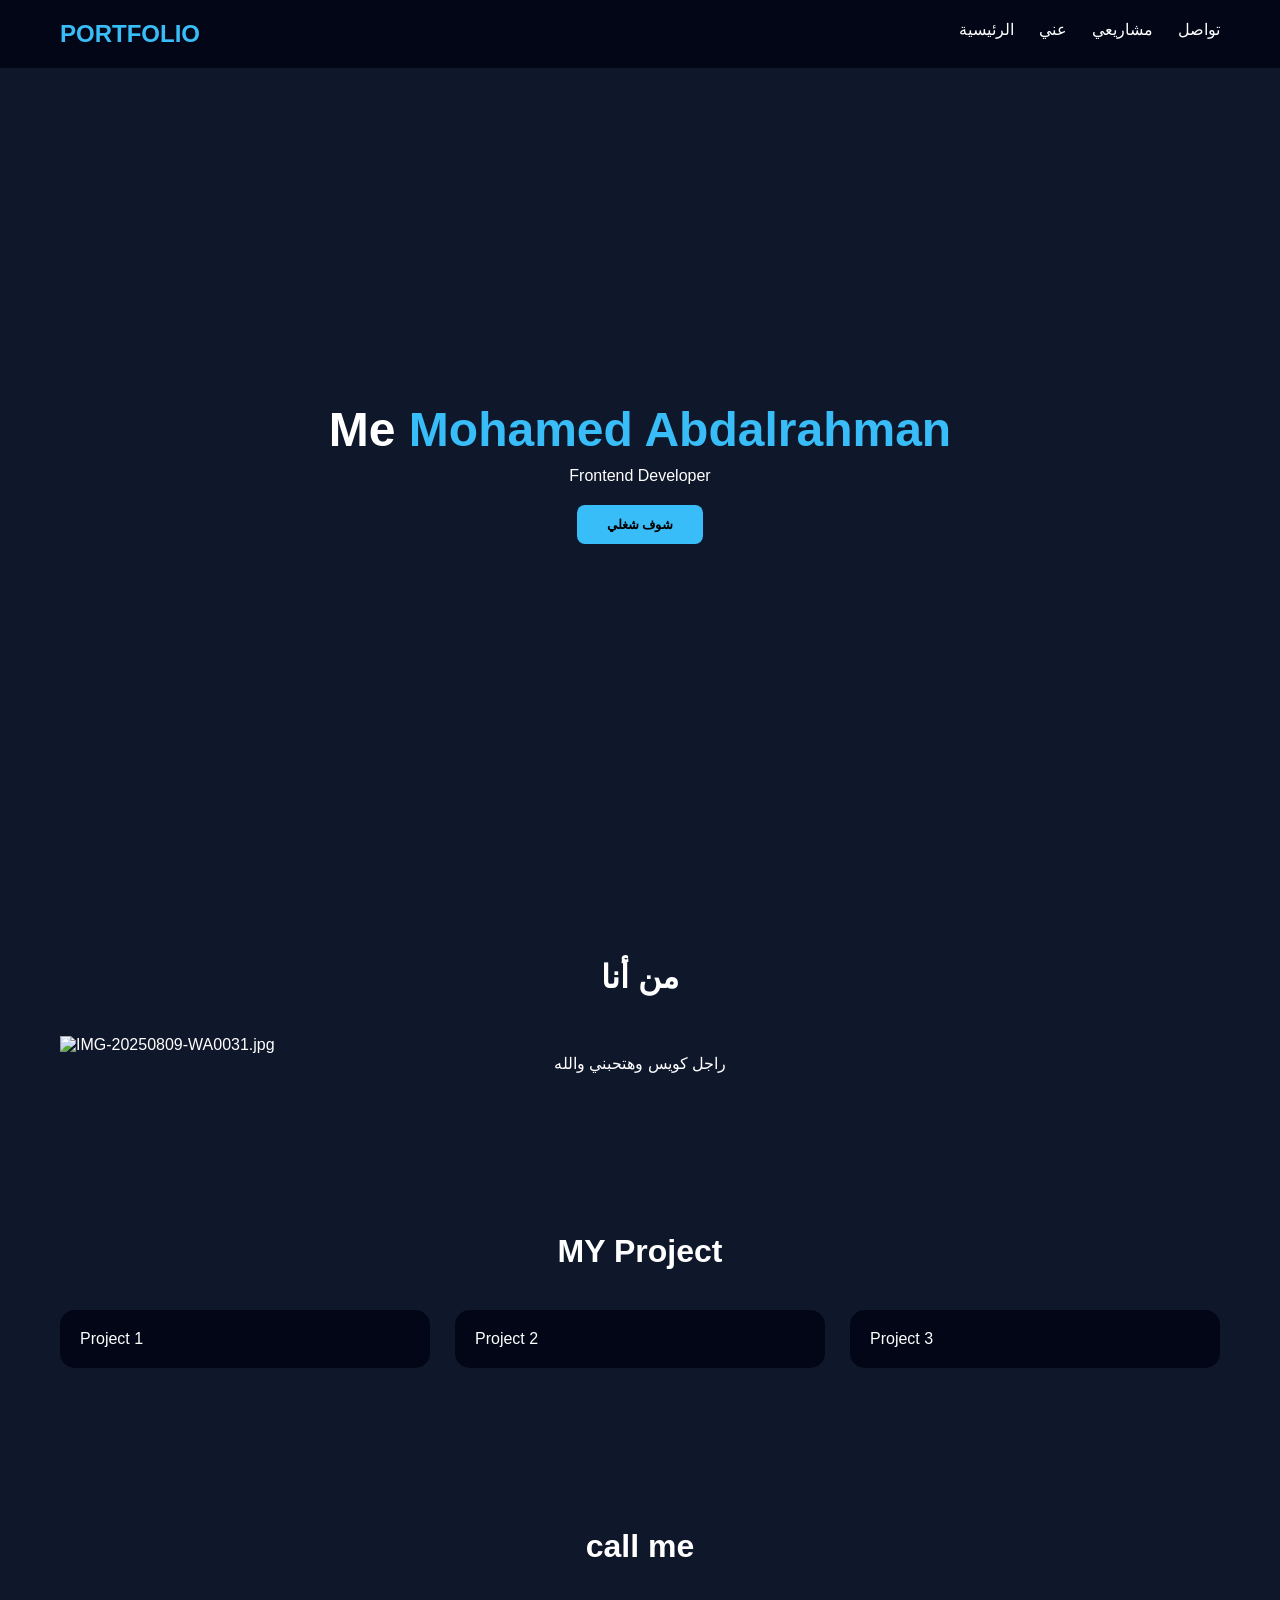
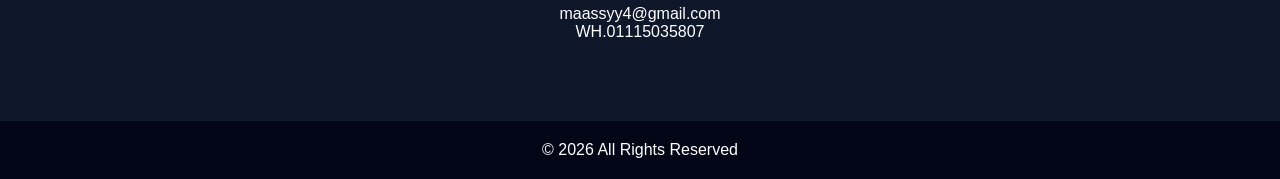
==== index.html @ 1d18d775 "Add files via upload" ====
<!DOCTYPE html>
<html lang="ar">
<head>
<meta charset="UTF-8">
<meta name="viewport" content="width=device-width, initial-scale=1.0">
<title>My Portfolio</title>

<style>
*{
    margin:0;
    padding:0;
    box-sizing:border-box;
    font-family:Arial, Helvetica, sans-serif;
}

body{
    background:#0f172a;
    color:white;
}

/* ===== Navbar ===== */
nav{
    display:flex;
    justify-content:space-between;
    padding:20px 60px;
    background:#020617;
    position:sticky;
    top:0;
}

.logo{
    font-size:24px;
    font-weight:bold;
    color:#38bdf8;
}

nav ul{
    list-style:none;
    display:flex;
    gap:25px;
}

nav a{
    color:white;
    text-decoration:none;
    transition:.3s;
}

nav a:hover{
    color:#38bdf8;
}

/* ===== Hero ===== */
.hero{
    height:90vh;
    display:flex;
    justify-content:center;
    align-items:center;
    text-align:center;
    flex-direction:column;
}

.hero h1{
    font-size:48px;
    margin-bottom:10px;
}

.hero span{
    color:#38bdf8;
}

.btn{
    margin-top:20px;
    padding:12px 30px;
    border:none;
    background:#38bdf8;
    color:#000;
    font-weight:bold;
    cursor:pointer;
    border-radius:8px;
    transition:.3s;
}

.btn:hover{
    transform:scale(1.05);
}

/* ===== Sections ===== */
section{
    padding:80px 60px;
}

.title{
    text-align:center;
    margin-bottom:40px;
    font-size:32px;
}

/* ===== Projects ===== */
.projects{
    display:grid;
    grid-template-columns:repeat(auto-fit,minmax(250px,1fr));
    gap:25px;
}

.card{
    background:#020617;
    padding:20px;
    border-radius:15px;
    transition:.3s;
}

.card:hover{
    transform:translateY(-8px);
}

footer{
    text-align:center;
    padding:20px;
    background:#020617;
}
</style>
</head>

<body>

<!-- Navbar -->
<nav>
    <div class="logo">PORTFOLIO</div>
    <ul>
        <li><a href="#">الرئيسية</a></li>
        <li><a href="#about">عني</a></li>
        <li><a href="#projects">مشاريعي</a></li>
        <li><a href="#contact">تواصل</a></li>
    </ul>
</nav>

<!-- Hero -->
<div class="hero">
    <h1> Me <span>Mohamed Abdalrahman</span></h1>
    <p>Frontend Developer</p>
    <button class="btn" onclick="scrollToProjects()">شوف شغلي</button>
</div>

<!-- About -->
<section id="about">
    <h2 class="title">من أنا</h2>
    <img src="image.jpg" alt="IMG-20250809-WA0031.jpg" class="profile-img">
    <p style="text-align:center;max-width:600px;margin:auto;">
        راجل كويس وهتحبني والله
    </p>
</section>

<!-- Projects -->
<section id="projects">
    <h2 class="title">MY Project</h2>
    <div class="projects">
        <div class="card">Project 1</div>
        <div class="card">Project 2</div>
        <div class="card">Project 3</div>
    </div>
</section>

<!-- Contact -->
<section id="contact">
    <h2 class="title">call me</h2>
    <p style="text-align:center;">maassyy4@gmail.com</p>
    <p style="text-align:center;">WH.01115035807</p>
</section>

<footer>
    © 2026 All Rights Reserved
</footer>

<script>
function scrollToProjects(){
    document.getElementById("projects").scrollIntoView({
        behavior:"smooth"
    });
}
</script>

</body>
</html>
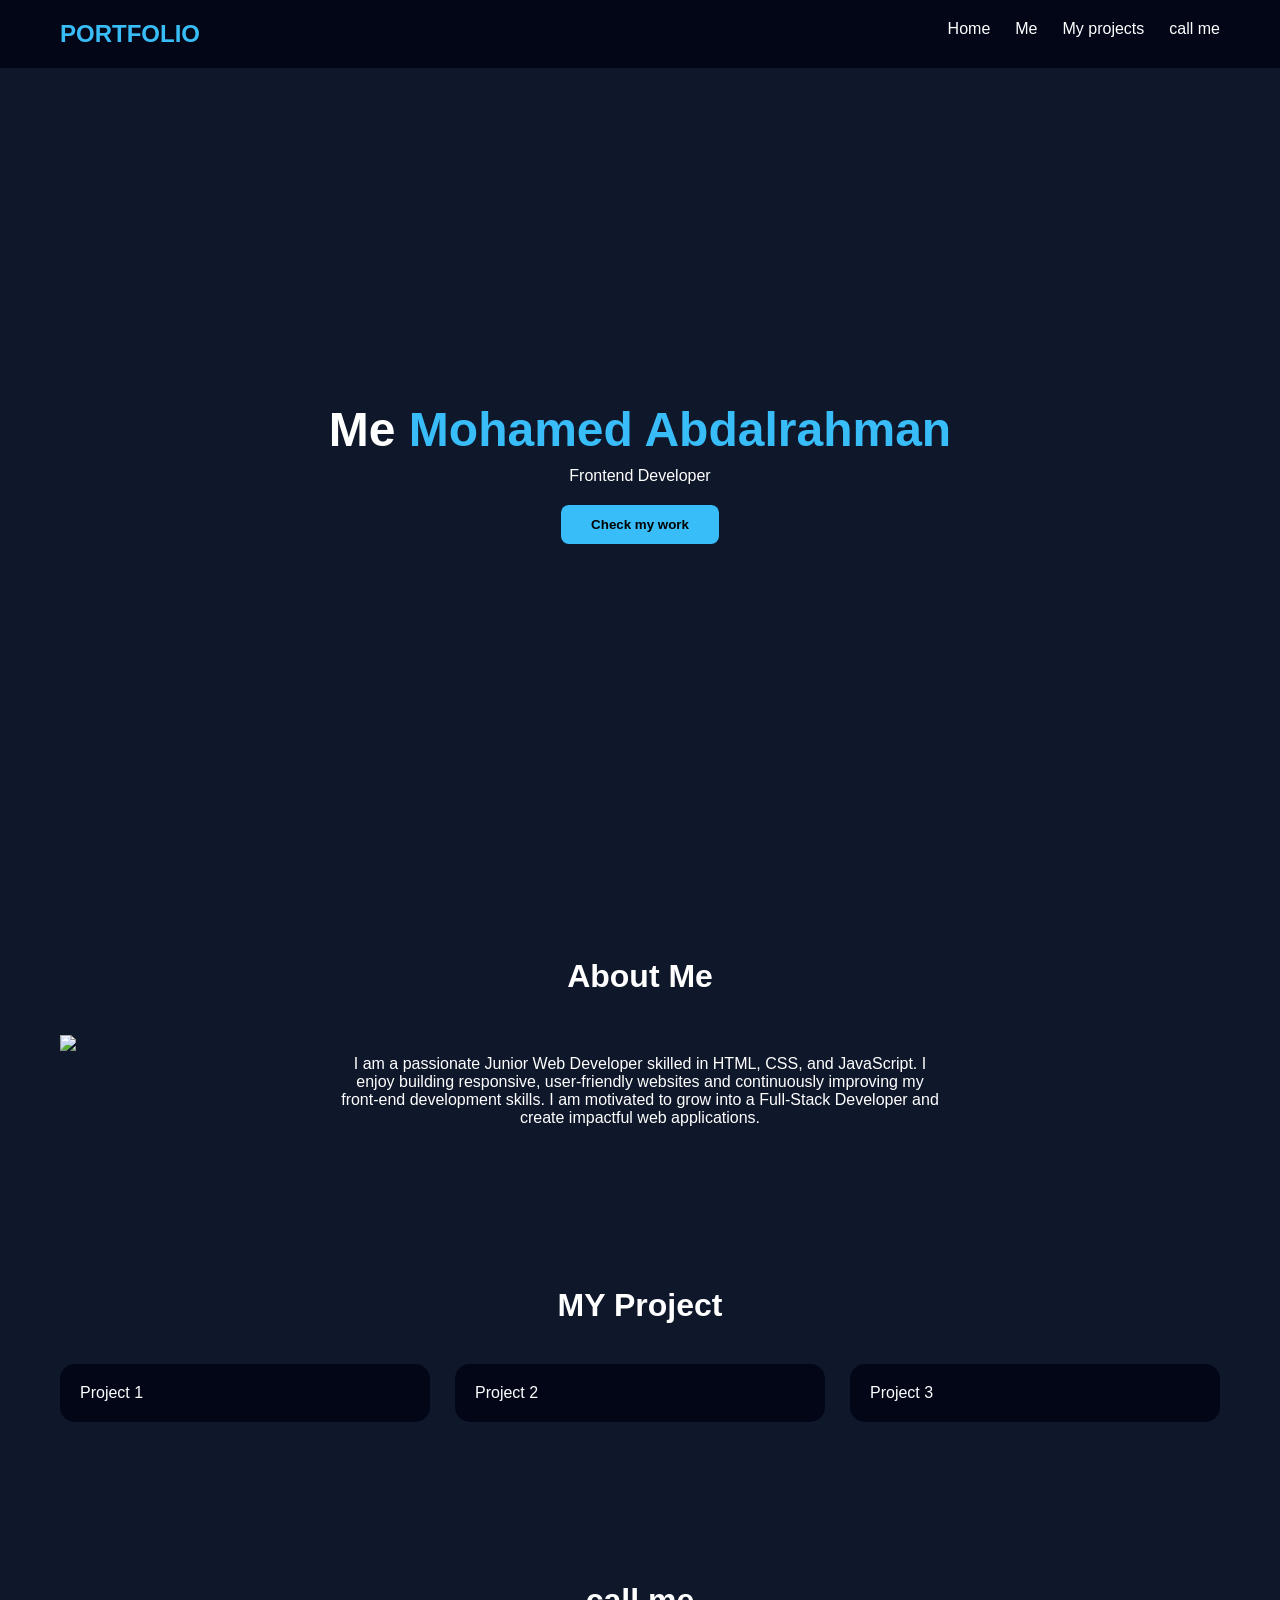
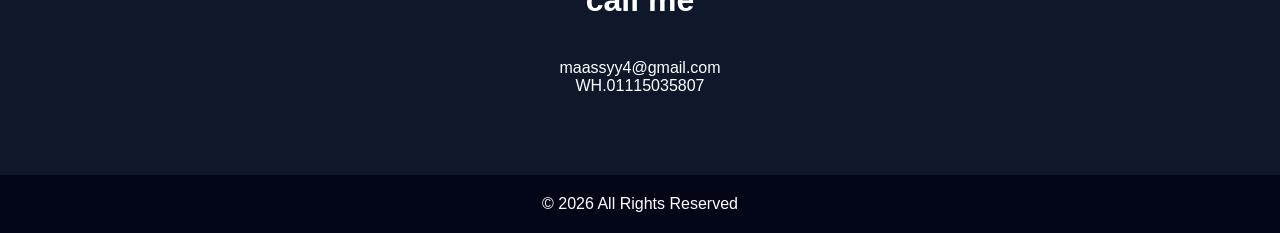
==== commit 2448c2da: "Add files via upload" ====
--- a/index.html
+++ b/index.html
@@ -128,10 +128,10 @@
 <nav>
     <div class="logo">PORTFOLIO</div>
     <ul>
-        <li><a href="#">الرئيسية</a></li>
-        <li><a href="#about">عني</a></li>
-        <li><a href="#projects">مشاريعي</a></li>
-        <li><a href="#contact">تواصل</a></li>
+        <li><a href="#">Home</a></li>
+        <li><a href="#about">Me</a></li>
+        <li><a href="#projects">My projects</a></li>
+        <li><a href="#contact">call me</a></li>
     </ul>
 </nav>
 
@@ -139,15 +139,15 @@
 <div class="hero">
     <h1> Me <span>Mohamed Abdalrahman</span></h1>
     <p>Frontend Developer</p>
-    <button class="btn" onclick="scrollToProjects()">شوف شغلي</button>
+    <button class="btn" onclick="scrollToProjects()">Check my work</button>
 </div>
 
 <!-- About -->
 <section id="about">
-    <h2 class="title">من أنا</h2>
-    <img src="image.jpg" alt="IMG-20250809-WA0031.jpg" class="profile-img">
+    <h2 class="title">About Me</h2>
+    <img src=Screenshot 2026-02-01 115959.png>
     <p style="text-align:center;max-width:600px;margin:auto;">
-        راجل كويس وهتحبني والله
+        I am a passionate Junior Web Developer skilled in HTML, CSS, and JavaScript. I enjoy building responsive, user-friendly websites and continuously improving my front-end development skills. I am motivated to grow into a Full-Stack Developer and create impactful web applications.
     </p>
 </section>
 
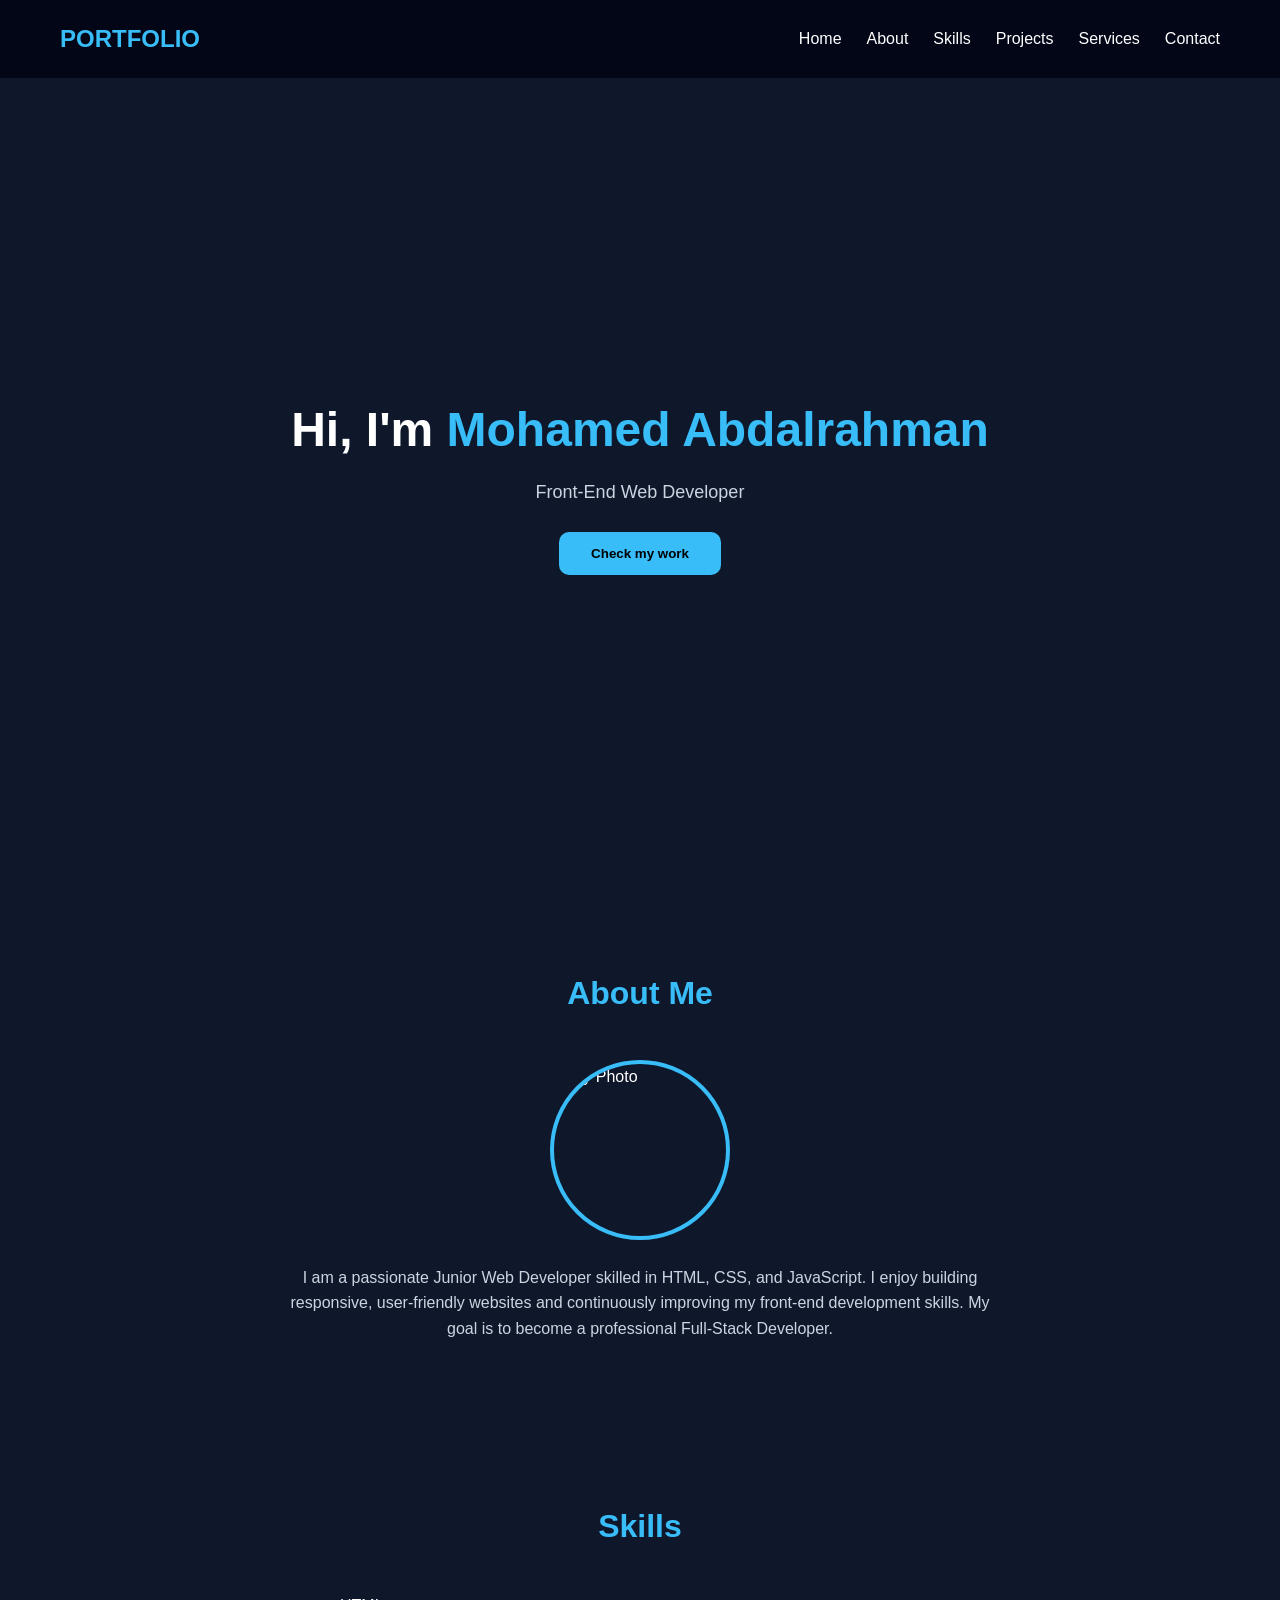
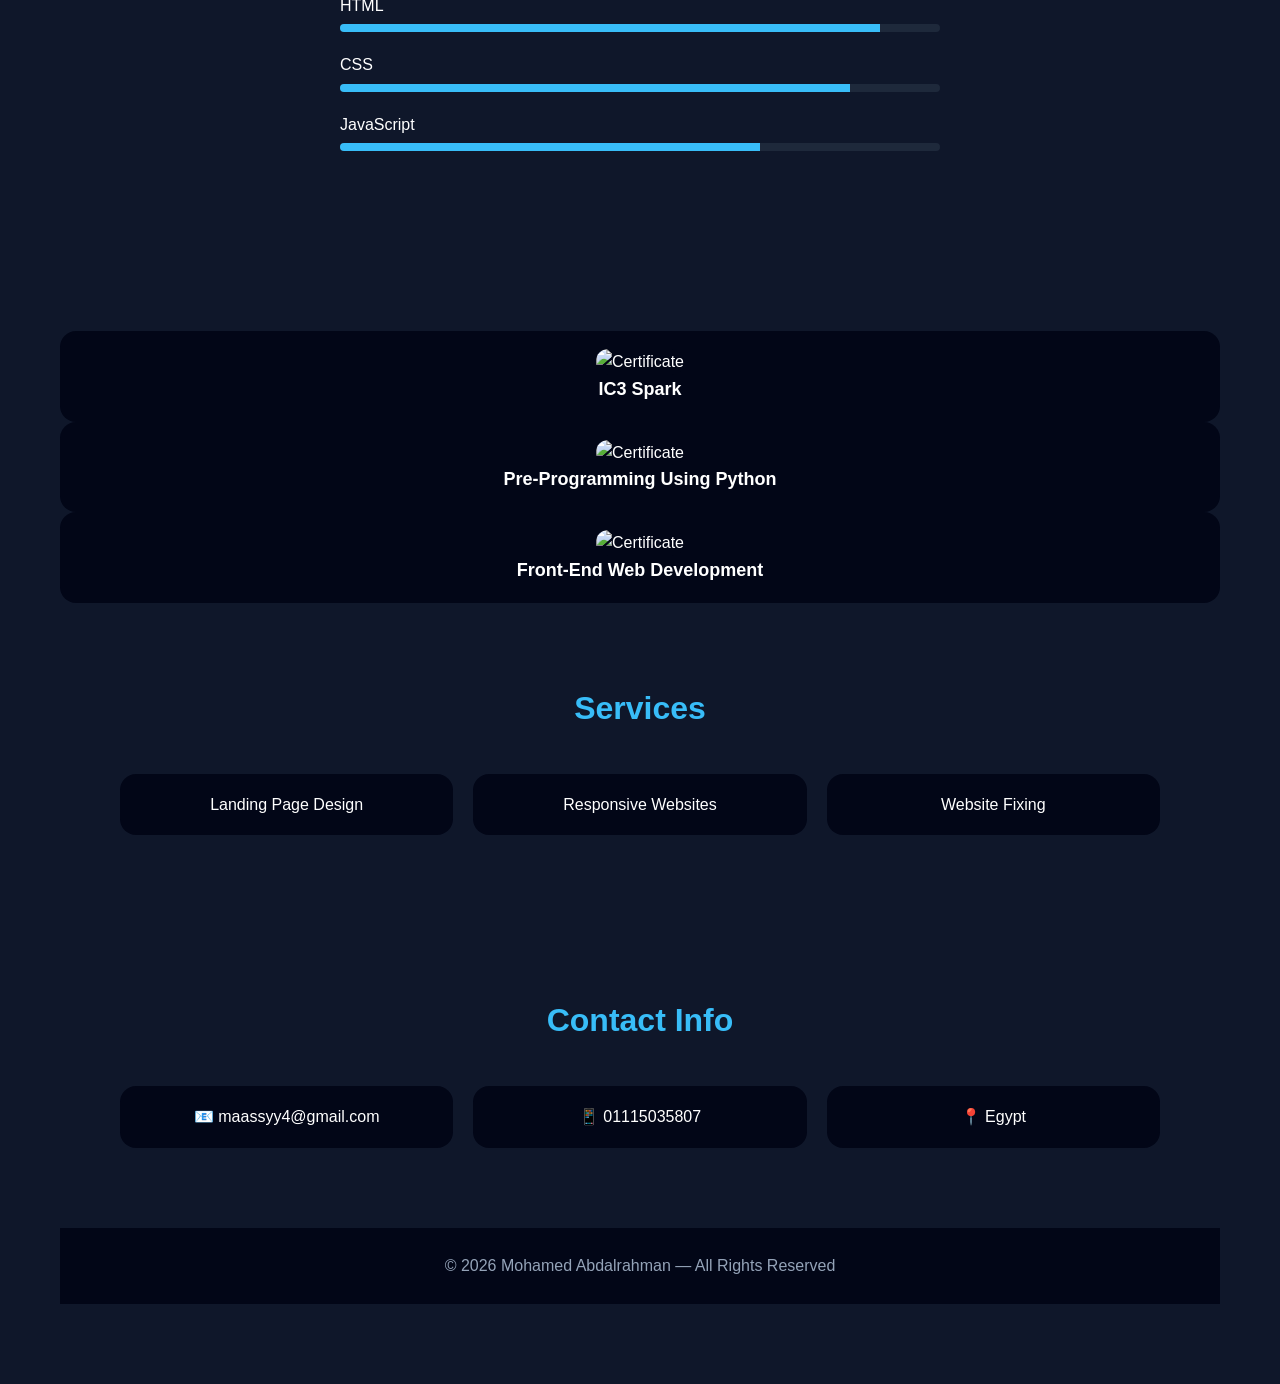
==== commit af814cbc: "Add files via upload" ====
--- a/index.html
+++ b/index.html
@@ -1,177 +1,128 @@
 <!DOCTYPE html>
-<html lang="ar">
+<html lang="en">
 <head>
 <meta charset="UTF-8">
 <meta name="viewport" content="width=device-width, initial-scale=1.0">
-<title>My Portfolio</title>
+<title>Mohamed Abdalrahman | Portfolio</title>
 
-<style>
-*{
-    margin:0;
-    padding:0;
-    box-sizing:border-box;
-    font-family:Arial, Helvetica, sans-serif;
-}
-
-body{
-    background:#0f172a;
-    color:white;
-}
-
-/* ===== Navbar ===== */
-nav{
-    display:flex;
-    justify-content:space-between;
-    padding:20px 60px;
-    background:#020617;
-    position:sticky;
-    top:0;
-}
-
-.logo{
-    font-size:24px;
-    font-weight:bold;
-    color:#38bdf8;
-}
-
-nav ul{
-    list-style:none;
-    display:flex;
-    gap:25px;
-}
-
-nav a{
-    color:white;
-    text-decoration:none;
-    transition:.3s;
-}
-
-nav a:hover{
-    color:#38bdf8;
-}
-
-/* ===== Hero ===== */
-.hero{
-    height:90vh;
-    display:flex;
-    justify-content:center;
-    align-items:center;
-    text-align:center;
-    flex-direction:column;
-}
-
-.hero h1{
-    font-size:48px;
-    margin-bottom:10px;
-}
-
-.hero span{
-    color:#38bdf8;
-}
-
-.btn{
-    margin-top:20px;
-    padding:12px 30px;
-    border:none;
-    background:#38bdf8;
-    color:#000;
-    font-weight:bold;
-    cursor:pointer;
-    border-radius:8px;
-    transition:.3s;
-}
-
-.btn:hover{
-    transform:scale(1.05);
-}
-
-/* ===== Sections ===== */
-section{
-    padding:80px 60px;
-}
-
-.title{
-    text-align:center;
-    margin-bottom:40px;
-    font-size:32px;
-}
-
-/* ===== Projects ===== */
-.projects{
-    display:grid;
-    grid-template-columns:repeat(auto-fit,minmax(250px,1fr));
-    gap:25px;
-}
-
-.card{
-    background:#020617;
-    padding:20px;
-    border-radius:15px;
-    transition:.3s;
-}
-
-.card:hover{
-    transform:translateY(-8px);
-}
-
-footer{
-    text-align:center;
-    padding:20px;
-    background:#020617;
-}
-</style>
+<link rel="stylesheet" href="style.css">
 </head>
 
 <body>
 
-<!-- Navbar -->
+<!-- ===== Navbar ===== -->
 <nav>
     <div class="logo">PORTFOLIO</div>
     <ul>
-        <li><a href="#">Home</a></li>
-        <li><a href="#about">Me</a></li>
-        <li><a href="#projects">My projects</a></li>
-        <li><a href="#contact">call me</a></li>
+        <li><a href="#home">Home</a></li>
+        <li><a href="#about">About</a></li>
+        <li><a href="#skills">Skills</a></li>
+        <li><a href="#projects">Projects</a></li>
+        <li><a href="#services">Services</a></li>
+        <li><a href="#contact">Contact</a></li>
     </ul>
 </nav>
 
-<!-- Hero -->
-<div class="hero">
-    <h1> Me <span>Mohamed Abdalrahman</span></h1>
-    <p>Frontend Developer</p>
+<!-- ===== Cover / Hero ===== -->
+<section class="hero" id="home">
+    <h1>Hi, I'm <span>Mohamed Abdalrahman</span></h1>
+    <p>Front-End Web Developer</p>
     <button class="btn" onclick="scrollToProjects()">Check my work</button>
-</div>
+</section>
 
-<!-- About -->
+<!-- ===== About ===== -->
 <section id="about">
     <h2 class="title">About Me</h2>
-    <img src=Screenshot 2026-02-01 115959.png>
-    <p style="text-align:center;max-width:600px;margin:auto;">
-        I am a passionate Junior Web Developer skilled in HTML, CSS, and JavaScript. I enjoy building responsive, user-friendly websites and continuously improving my front-end development skills. I am motivated to grow into a Full-Stack Developer and create impactful web applications.
+
+    <!-- غير اسم الصورة -->
+    <img src="me.jpg" alt="My Photo">
+
+    <p style="text-align:center;max-width:700px;margin:auto;color:#cbd5e1;">
+        I am a passionate Junior Web Developer skilled in HTML, CSS, and JavaScript.
+        I enjoy building responsive, user-friendly websites and continuously improving
+        my front-end development skills. My goal is to become a professional Full-Stack Developer.
     </p>
 </section>
 
-<!-- Projects -->
-<section id="projects">
-    <h2 class="title">MY Project</h2>
-    <div class="projects">
-        <div class="card">Project 1</div>
-        <div class="card">Project 2</div>
-        <div class="card">Project 3</div>
+<!-- ===== Skills ===== -->
+<section id="skills">
+    <h2 class="title">Skills</h2>
+
+    <div style="max-width:600px;margin:auto;">
+
+        <div class="skill">
+            <p>HTML</p>
+            <div class="skill-bar">
+                <div class="skill-fill" style="width:90%"></div>
+            </div>
+        </div>
+
+        <div class="skill">
+            <p>CSS</p>
+            <div class="skill-bar">
+                <div class="skill-fill" style="width:85%"></div>
+            </div>
+        </div>
+
+        <div class="skill">
+            <p>JavaScript</p>
+            <div class="skill-bar">
+                <div class="skill-fill" style="width:70%"></div>
+            </div>
+        </div>
+
+    </div>
+
+<section id="projects"></section>
+<div class="box" onclick="openImage('cert1.png')">
+    <div class="project-content">
+        <img src="ic3.jpg" alt="Certificate" class="project-img">
+        <h3>IC3 Spark</h3>
+    </div>
+</div>
+
+<div class="box" onclick="openImage('cert2.png')">
+    <div class="project-content">
+        <img src="python.jpg" alt="Certificate" class="project-img">
+        <h3>Pre-Programming Using Python</h3>
+    </div>
+</div>
+
+<div class="box" onclick="openImage('cert3.png')">
+    <div class="project-content">
+        <img src="web.jpg" alt="Certificate" class="project-img">
+        <h3>Front-End Web Development</h3>
+    </div>
+</div>
+
+<!-- ===== Services ===== -->
+<section id="services">
+    <h2 class="title">Services</h2>
+
+    <div class="grid-3">
+        <div class="box">Landing Page Design</div>
+        <div class="box">Responsive Websites</div>
+        <div class="box">Website Fixing</div>
     </div>
 </section>
 
-<!-- Contact -->
+<!-- ===== Contact ===== -->
 <section id="contact">
-    <h2 class="title">call me</h2>
-    <p style="text-align:center;">maassyy4@gmail.com</p>
-    <p style="text-align:center;">WH.01115035807</p>
+    <h2 class="title">Contact Info</h2>
+
+    <div class="grid-3">
+        <div class="box">📧 maassyy4@gmail.com</div>
+        <div class="box">📱 01115035807</div>
+        <div class="box">📍 Egypt</div>
+    </div>
 </section>
 
+<!-- ===== Footer ===== -->
 <footer>
-    © 2026 All Rights Reserved
+    © 2026 Mohamed Abdalrahman — All Rights Reserved
 </footer>
 
+<!-- ===== Script ===== -->
 <script>
 function scrollToProjects(){
     document.getElementById("projects").scrollIntoView({
@@ -181,4 +132,5 @@
 </script>
 
 </body>
-</html>+</html>
+<head><link rel="stylesheet" href="style.css"></head>
--- a/style.css
+++ b/style.css
@@ -0,0 +1,237 @@
+/* ===== Reset ===== */
+*{
+    margin:0;
+    padding:0;
+    box-sizing:border-box;
+    font-family:Arial, Helvetica, sans-serif;
+    scroll-behavior:smooth;
+}
+
+body{
+    background:#0f172a;
+    color:white;
+    line-height:1.6;
+}
+
+/* ===== Navbar ===== */
+nav{
+    display:flex;
+    justify-content:space-between;
+    align-items:center;
+    padding:20px 60px;
+    background:#020617;
+    position:sticky;
+    top:0;
+    z-index:1000;
+}
+
+.logo{
+    font-size:24px;
+    font-weight:bold;
+    color:#38bdf8;
+}
+
+nav ul{
+    list-style:none;
+    display:flex;
+    gap:25px;
+}
+
+nav ul{
+    list-style:none;
+    display:flex;
+    gap:25px;
+    flex-wrap:wrap; /* 👈 مهم */
+}
+nav a{
+    color:white;
+    text-decoration:none;
+    transition:.3s;
+    font-weight:500;
+}
+
+nav a:hover{
+    color:#38bdf8;
+}
+
+/* ===== Hero ===== */
+.hero{
+    min-height:90vh;
+    display:flex;
+    justify-content:center;
+    align-items:center;
+    text-align:center;
+    flex-direction:column;
+    padding:20px;
+}
+
+.hero h1{
+    font-size:48px;
+    margin-bottom:10px;
+}
+
+.hero span{
+    color:#38bdf8;
+}
+
+.hero p{
+    color:#cbd5e1;
+    font-size:18px;
+}
+
+.btn{
+    margin-top:25px;
+    padding:14px 32px;
+    border:none;
+    background:#38bdf8;
+    color:#000;
+    font-weight:bold;
+    cursor:pointer;
+    border-radius:10px;
+    transition:.3s;
+}
+
+.btn:hover{
+    transform:scale(1.05);
+    box-shadow:0 0 15px #38bdf8;
+}
+
+/* ===== Sections ===== */
+section{
+    padding:80px 60px;
+    background:#0f172a;
+}
+
+.title{
+    text-align:center;
+    margin-bottom:40px;
+    font-size:32px;
+    color:#38bdf8;
+}
+
+/* ===== About Image ===== */
+#about img{
+    display:block;
+    margin:25px auto;
+    width:180px;
+    border-radius:50%;
+    border:4px solid #38bdf8;
+}
+
+/* ===== Grid ===== */
+.grid-3{
+    display:grid;
+    grid-template-columns:repeat(auto-fit,minmax(220px,1fr));
+    gap:20px;
+}
+
+/* ===== Cards ===== */
+.box{
+    background:#020617;
+    padding:18px;              /* 👈 أصغر */
+    border-radius:16px;
+    transition:.3s;
+    text-align:center;
+    color:white;
+    display:flex;
+    flex-direction:column;
+    align-items:center;
+    justify-content:flex-start;
+    gap:10px;
+    min-height:unset;          /* 👈 مهم جداً */
+
+}
+
+.box:hover{
+    transform:translateY(-8px) scale(1.02);
+    box-shadow:0 10px 25px rgba(56,189,248,.35);
+}
+
+/* ===== Skills ===== */
+.skill{
+    margin-bottom:20px;
+    text-align:left;
+}
+
+.skill p{
+    margin-bottom:6px;
+}
+
+.skill-bar{
+    height:8px;
+    background:#1e293b;
+    border-radius:10px;
+    overflow:hidden;
+}
+
+.skill-fill{
+    height:100%;
+    background:#38bdf8;
+}
+
+/* ===== Footer ===== */
+footer{
+    text-align:center;
+    padding:25px;
+    background:#020617;
+    color:#94a3b8;
+}
+
+/* ===== Responsive ===== */
+@media (max-width:768px){
+
+    nav{
+        padding:15px 20px;
+        flex-direction:column;
+        gap:10px;
+    }
+
+    nav ul{
+        gap:15px;
+        font-size:14px;
+        flex-wrap:wrap;
+        justify-content:center;
+    }
+
+    .hero h1{
+        font-size:32px;
+    }
+
+    section{
+        padding:60px 20px;
+    }
+
+    .box{
+        min-height:100px;
+        font-size:16px;
+  
+
+    }
+
+}
+.project-img{
+    width:100%;
+    height:160px;        /* 👈 حجم ثابت */
+    object-fit:contain;  /* 👈 يمنع القص */
+    background:#020617;
+    border-radius:12px;
+
+}
+
+.project-content h3{
+    font-size:18px;
+    line-height:1.4x;
+}
+#about img{
+    display:block;
+    margin:25px auto;
+    width:180px;
+    height:180px;
+    object-fit:cover;
+    border-radius:50%;
+    border:4px solid #38bdf8;
+}
+
+
+
+
--- a/style.css
+++ b/style.css
@@ -0,0 +1,237 @@
+/* ===== Reset ===== */
+*{
+    margin:0;
+    padding:0;
+    box-sizing:border-box;
+    font-family:Arial, Helvetica, sans-serif;
+    scroll-behavior:smooth;
+}
+
+body{
+    background:#0f172a;
+    color:white;
+    line-height:1.6;
+}
+
+/* ===== Navbar ===== */
+nav{
+    display:flex;
+    justify-content:space-between;
+    align-items:center;
+    padding:20px 60px;
+    background:#020617;
+    position:sticky;
+    top:0;
+    z-index:1000;
+}
+
+.logo{
+    font-size:24px;
+    font-weight:bold;
+    color:#38bdf8;
+}
+
+nav ul{
+    list-style:none;
+    display:flex;
+    gap:25px;
+}
+
+nav ul{
+    list-style:none;
+    display:flex;
+    gap:25px;
+    flex-wrap:wrap; /* 👈 مهم */
+}
+nav a{
+    color:white;
+    text-decoration:none;
+    transition:.3s;
+    font-weight:500;
+}
+
+nav a:hover{
+    color:#38bdf8;
+}
+
+/* ===== Hero ===== */
+.hero{
+    min-height:90vh;
+    display:flex;
+    justify-content:center;
+    align-items:center;
+    text-align:center;
+    flex-direction:column;
+    padding:20px;
+}
+
+.hero h1{
+    font-size:48px;
+    margin-bottom:10px;
+}
+
+.hero span{
+    color:#38bdf8;
+}
+
+.hero p{
+    color:#cbd5e1;
+    font-size:18px;
+}
+
+.btn{
+    margin-top:25px;
+    padding:14px 32px;
+    border:none;
+    background:#38bdf8;
+    color:#000;
+    font-weight:bold;
+    cursor:pointer;
+    border-radius:10px;
+    transition:.3s;
+}
+
+.btn:hover{
+    transform:scale(1.05);
+    box-shadow:0 0 15px #38bdf8;
+}
+
+/* ===== Sections ===== */
+section{
+    padding:80px 60px;
+    background:#0f172a;
+}
+
+.title{
+    text-align:center;
+    margin-bottom:40px;
+    font-size:32px;
+    color:#38bdf8;
+}
+
+/* ===== About Image ===== */
+#about img{
+    display:block;
+    margin:25px auto;
+    width:180px;
+    border-radius:50%;
+    border:4px solid #38bdf8;
+}
+
+/* ===== Grid ===== */
+.grid-3{
+    display:grid;
+    grid-template-columns:repeat(auto-fit,minmax(220px,1fr));
+    gap:20px;
+}
+
+/* ===== Cards ===== */
+.box{
+    background:#020617;
+    padding:18px;              /* 👈 أصغر */
+    border-radius:16px;
+    transition:.3s;
+    text-align:center;
+    color:white;
+    display:flex;
+    flex-direction:column;
+    align-items:center;
+    justify-content:flex-start;
+    gap:10px;
+    min-height:unset;          /* 👈 مهم جداً */
+
+}
+
+.box:hover{
+    transform:translateY(-8px) scale(1.02);
+    box-shadow:0 10px 25px rgba(56,189,248,.35);
+}
+
+/* ===== Skills ===== */
+.skill{
+    margin-bottom:20px;
+    text-align:left;
+}
+
+.skill p{
+    margin-bottom:6px;
+}
+
+.skill-bar{
+    height:8px;
+    background:#1e293b;
+    border-radius:10px;
+    overflow:hidden;
+}
+
+.skill-fill{
+    height:100%;
+    background:#38bdf8;
+}
+
+/* ===== Footer ===== */
+footer{
+    text-align:center;
+    padding:25px;
+    background:#020617;
+    color:#94a3b8;
+}
+
+/* ===== Responsive ===== */
+@media (max-width:768px){
+
+    nav{
+        padding:15px 20px;
+        flex-direction:column;
+        gap:10px;
+    }
+
+    nav ul{
+        gap:15px;
+        font-size:14px;
+        flex-wrap:wrap;
+        justify-content:center;
+    }
+
+    .hero h1{
+        font-size:32px;
+    }
+
+    section{
+        padding:60px 20px;
+    }
+
+    .box{
+        min-height:100px;
+        font-size:16px;
+  
+
+    }
+
+}
+.project-img{
+    width:100%;
+    height:160px;        /* 👈 حجم ثابت */
+    object-fit:contain;  /* 👈 يمنع القص */
+    background:#020617;
+    border-radius:12px;
+
+}
+
+.project-content h3{
+    font-size:18px;
+    line-height:1.4x;
+}
+#about img{
+    display:block;
+    margin:25px auto;
+    width:180px;
+    height:180px;
+    object-fit:cover;
+    border-radius:50%;
+    border:4px solid #38bdf8;
+}
+
+
+
+
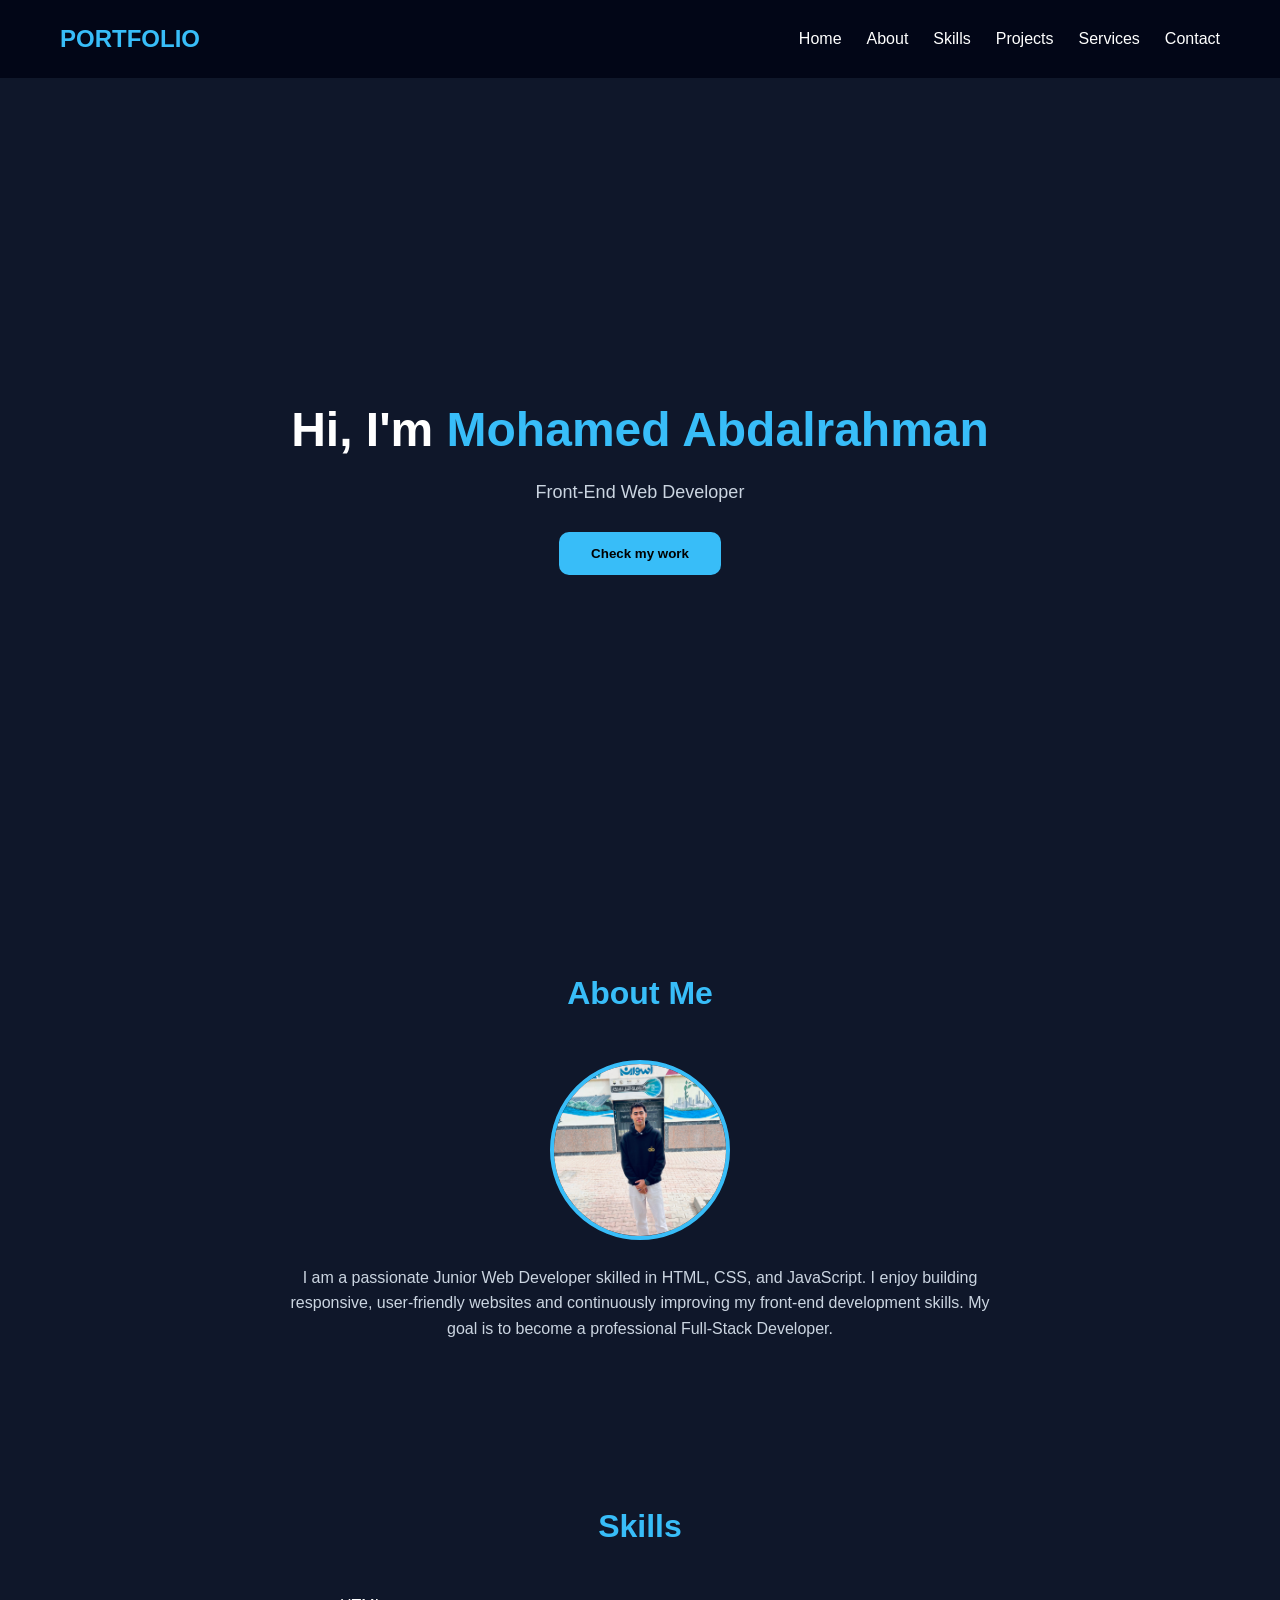
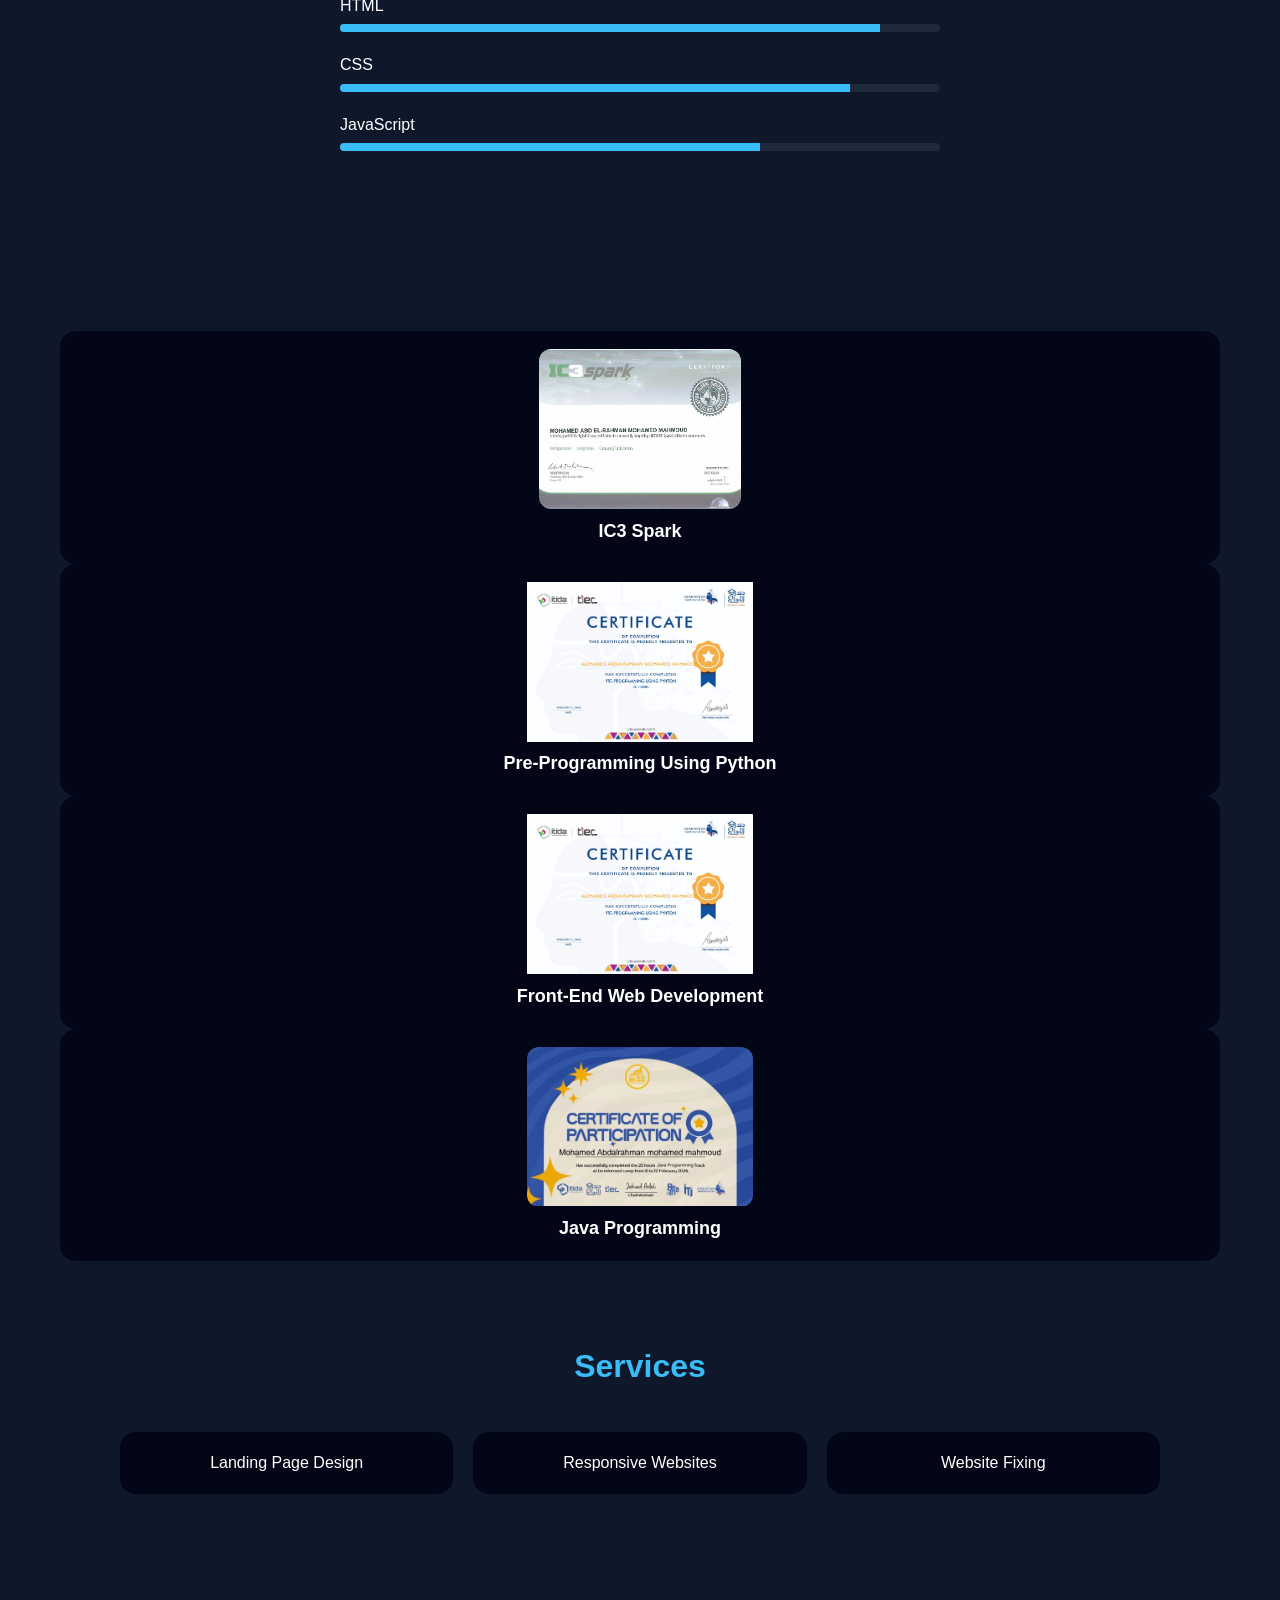
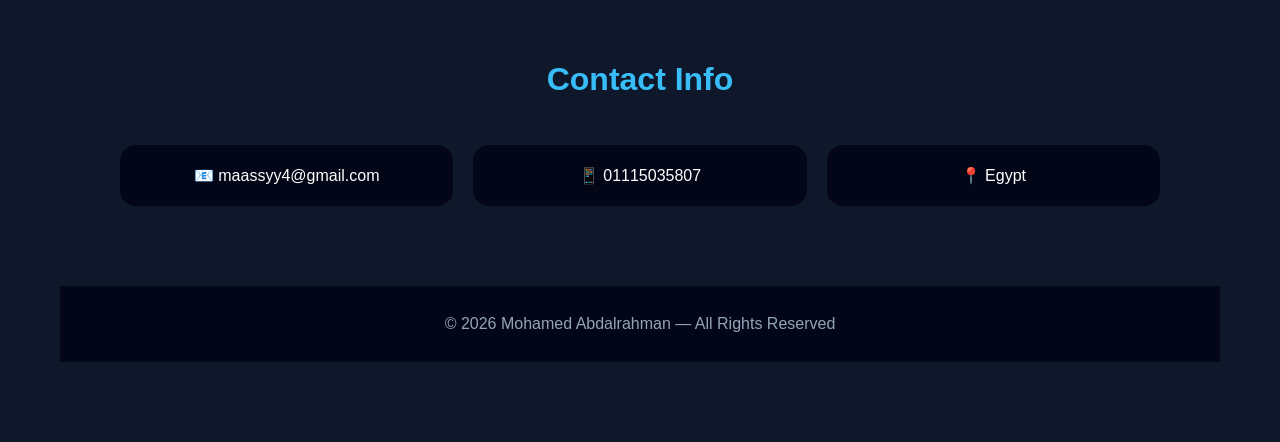
==== commit d73bb2f7: "Add files via upload" ====
--- a/index.html
+++ b/index.html
@@ -95,6 +95,14 @@
     </div>
 </div>
 
+
+<div class="box" onclick="openImage('cert4.png')">
+    <div class="project-content">
+        <img src="java.jpg" alt="Certificate" class="project-img">
+        <h3>Java Programming</h3>
+    </div>
+</div>
+
 <!-- ===== Services ===== -->
 <section id="services">
     <h2 class="title">Services</h2>
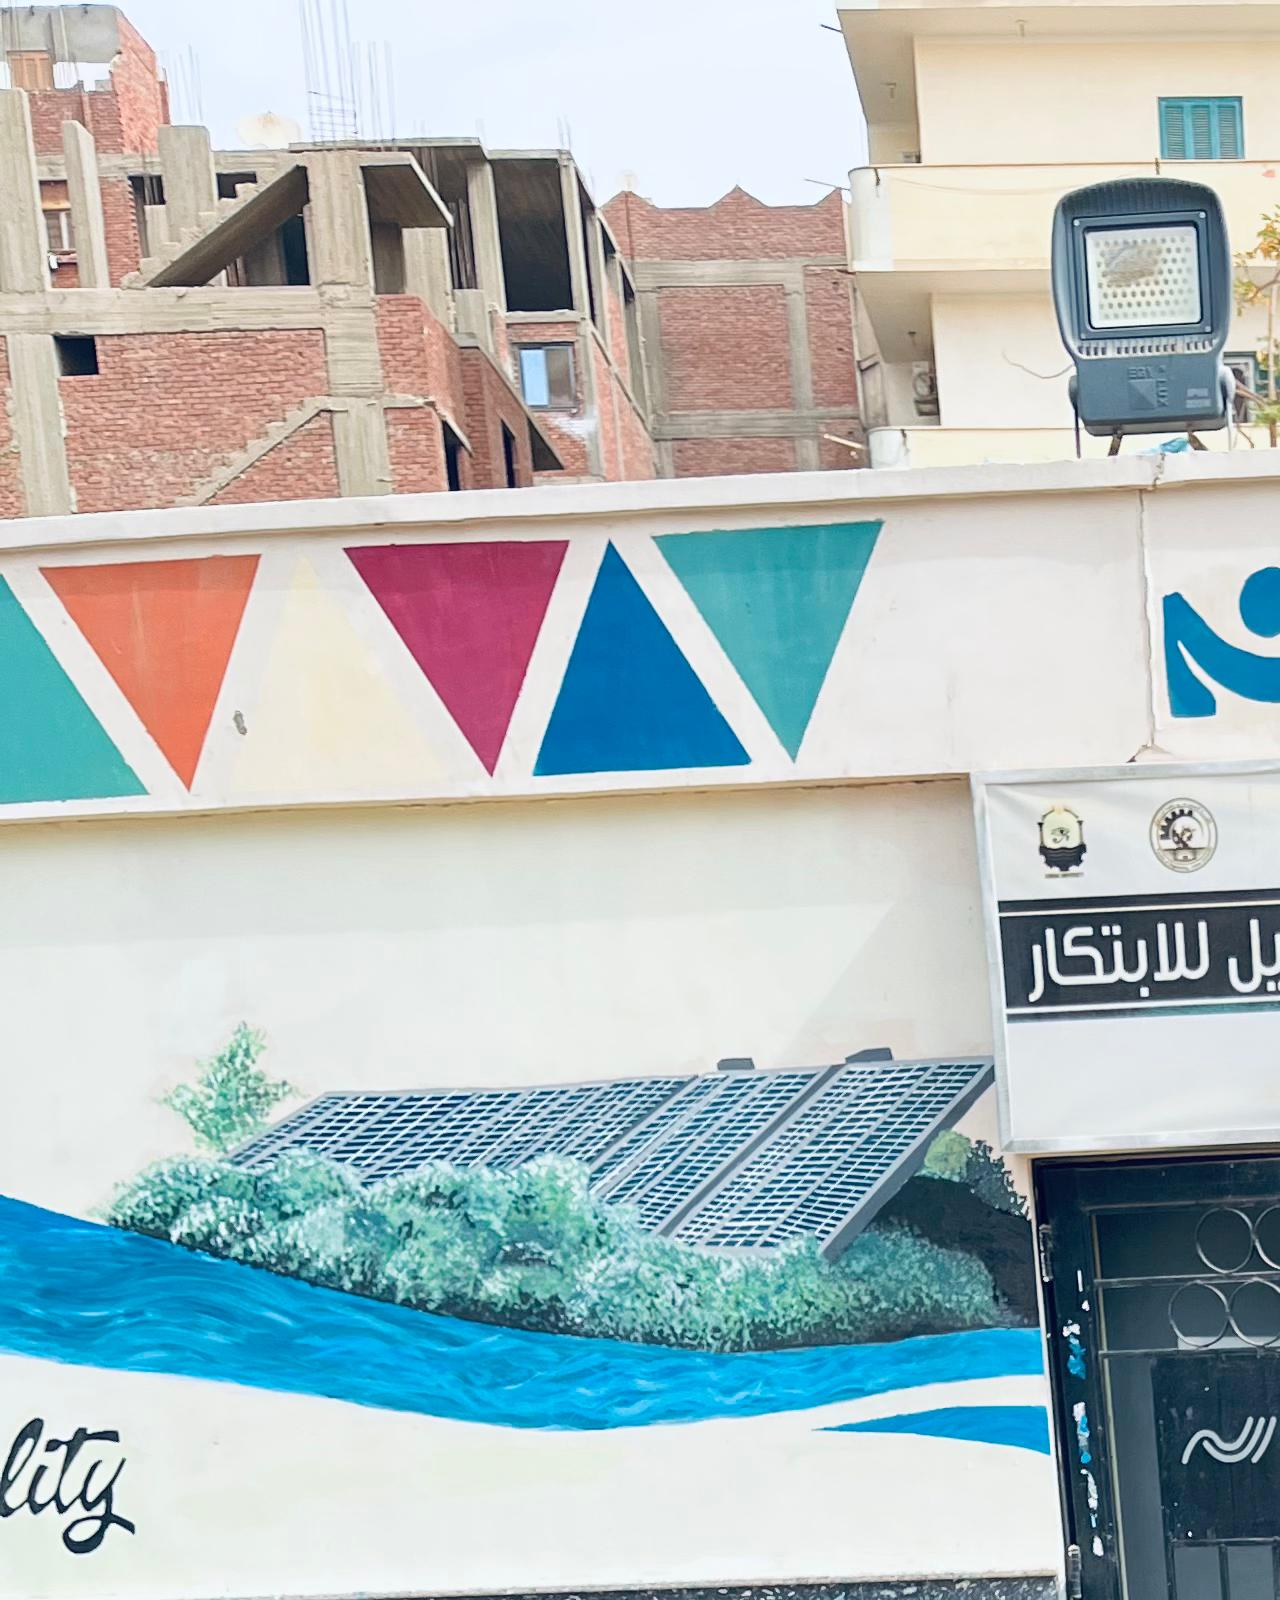
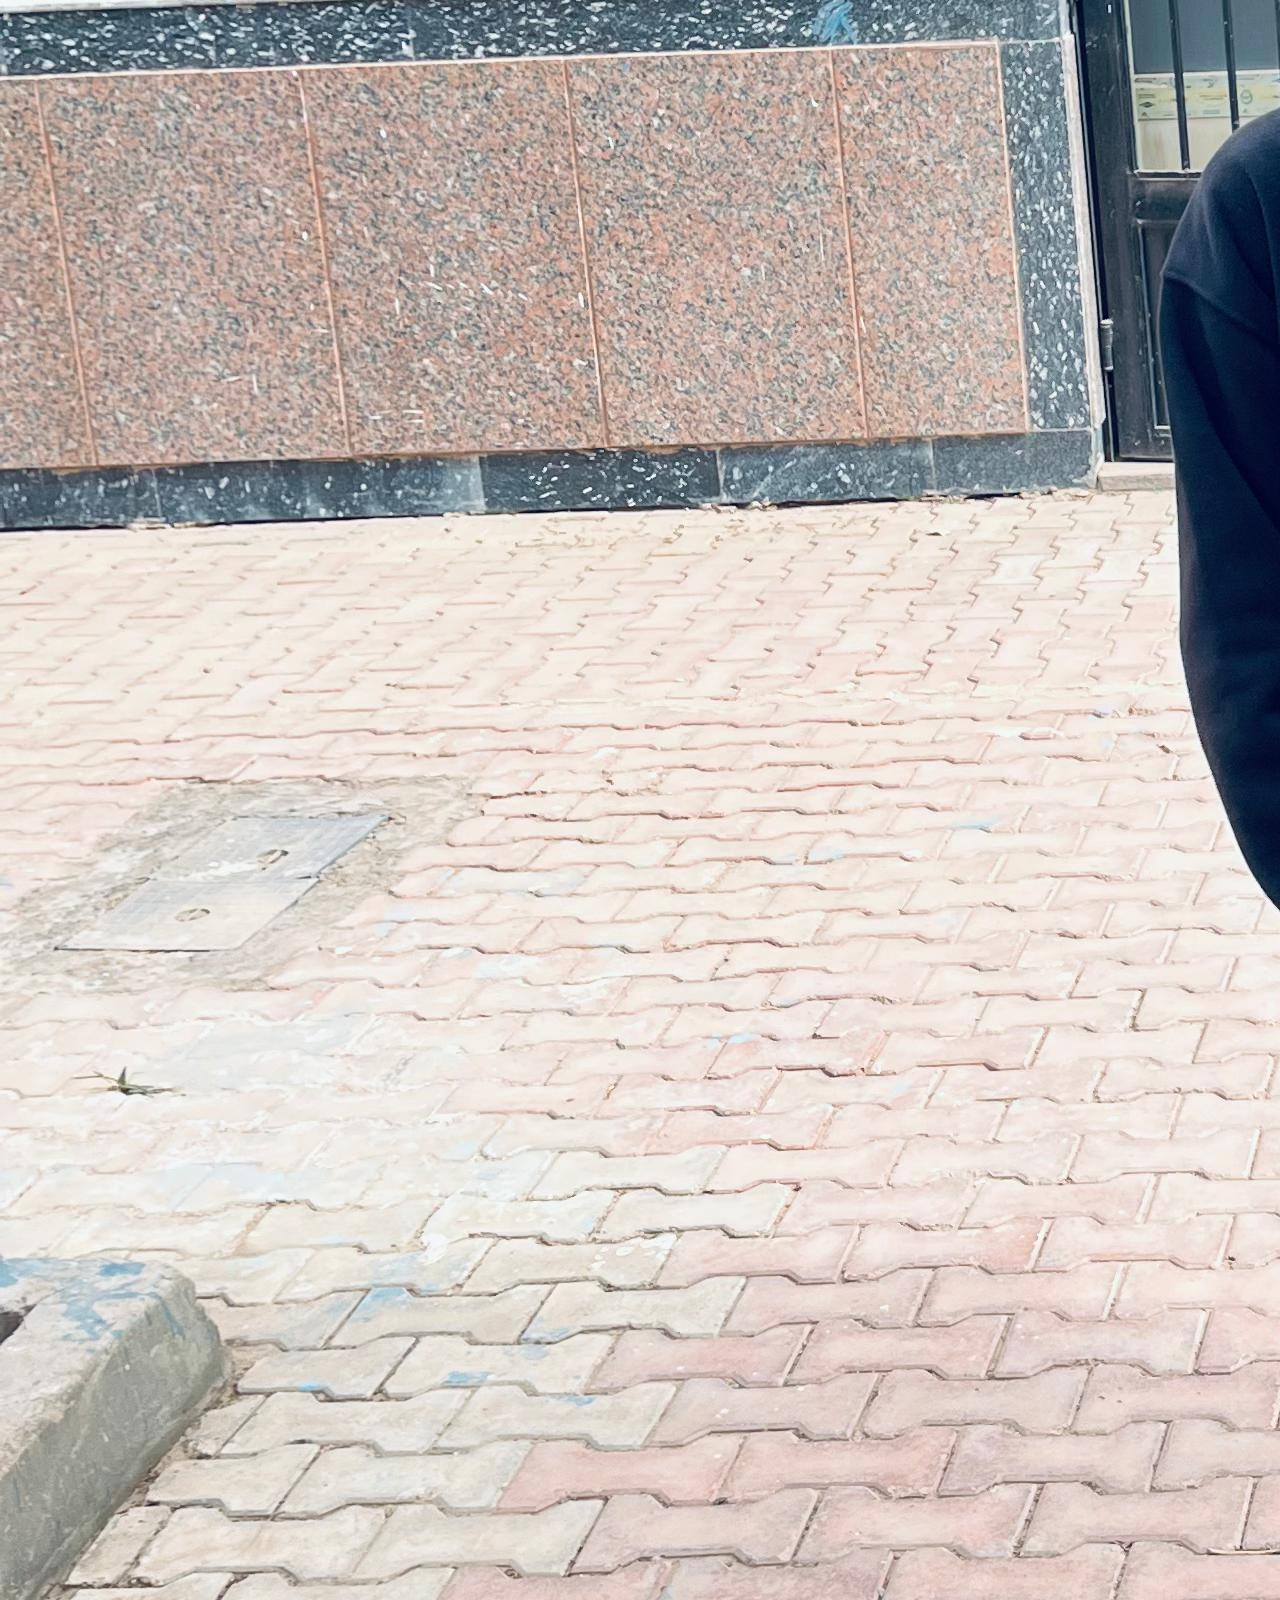
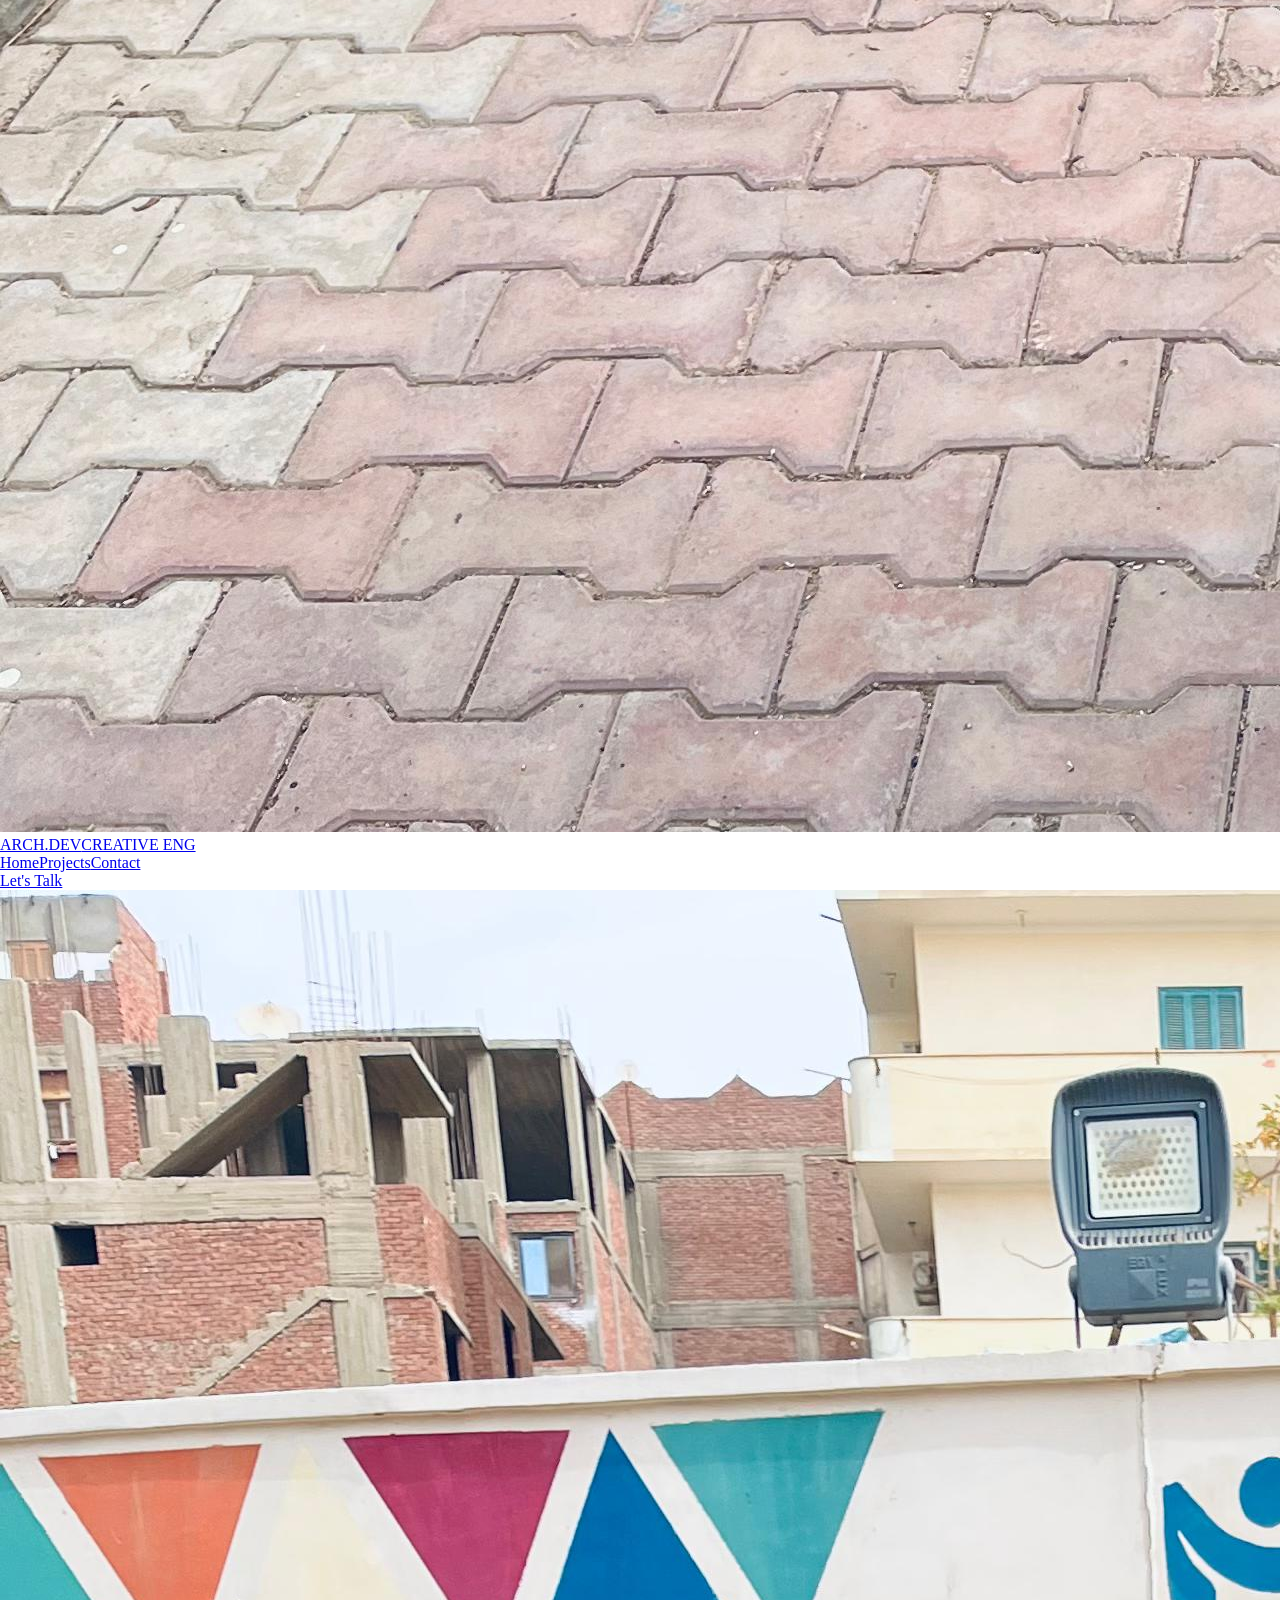
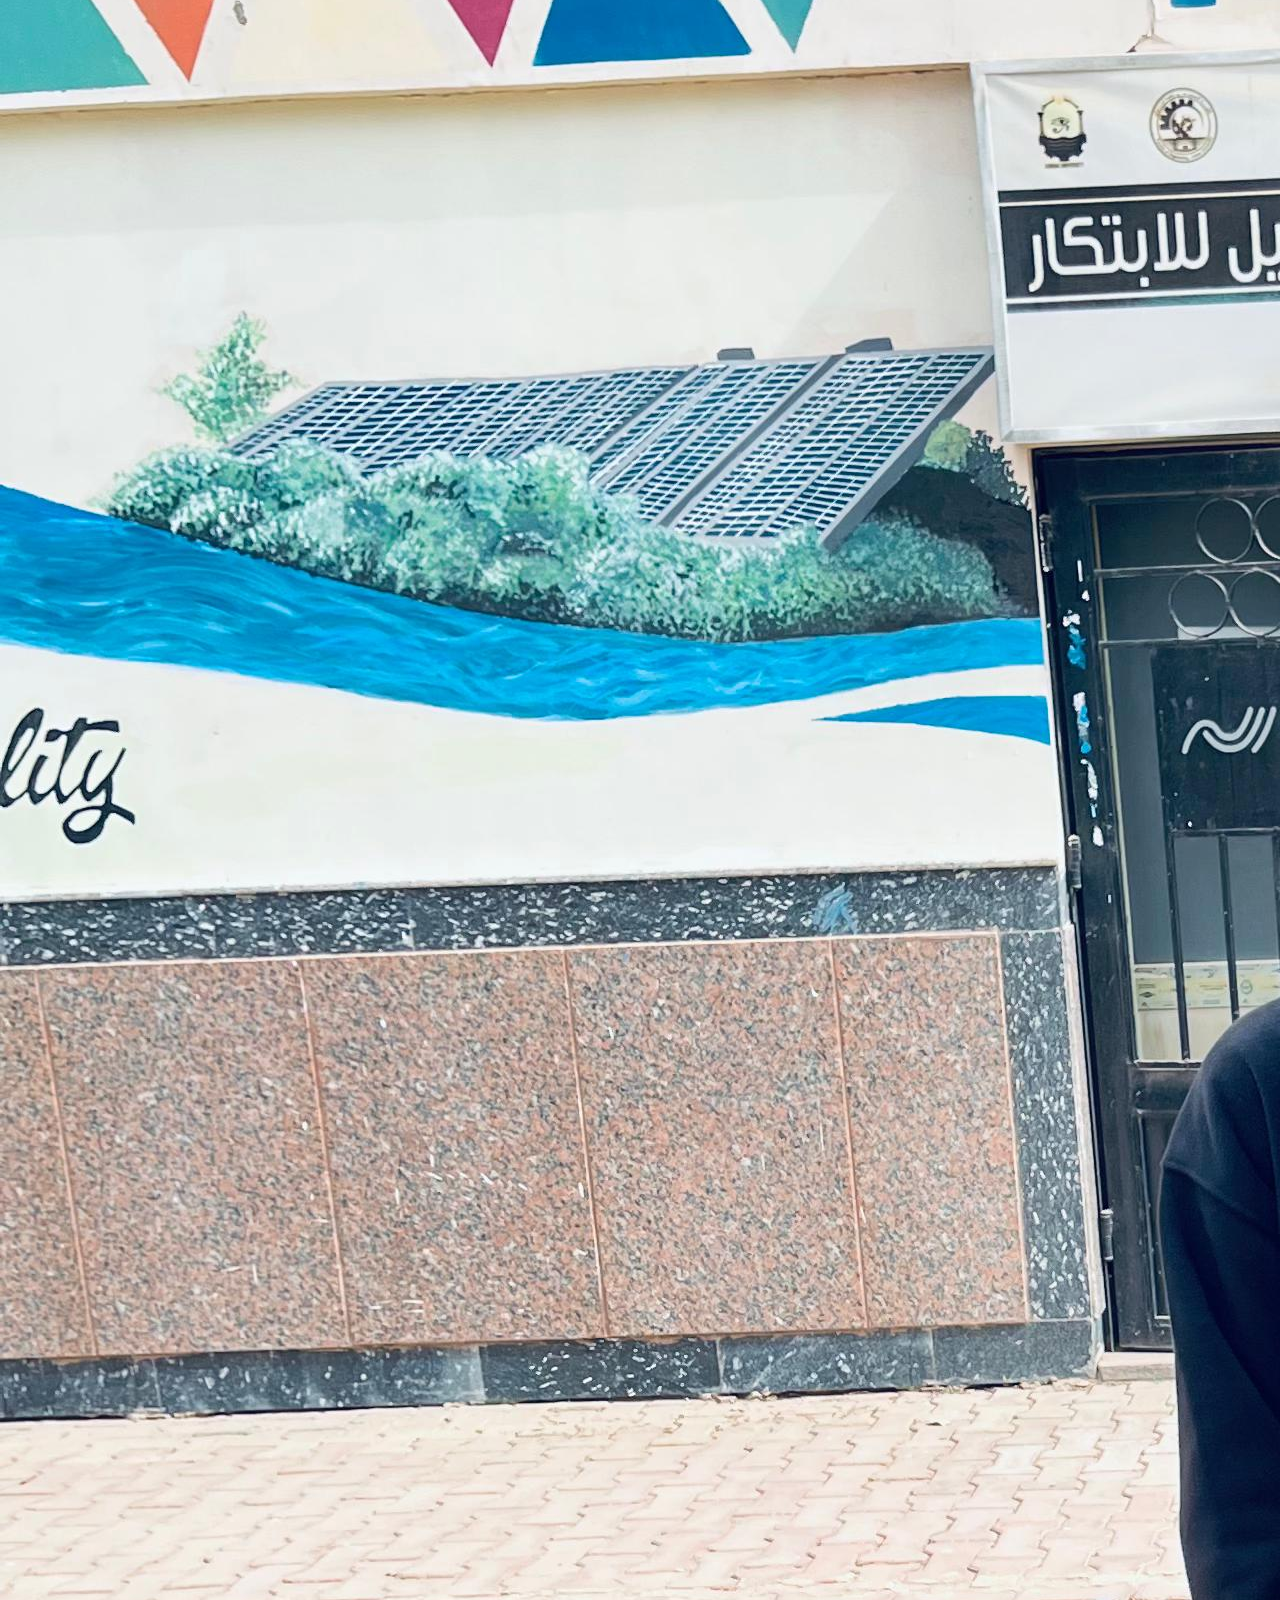
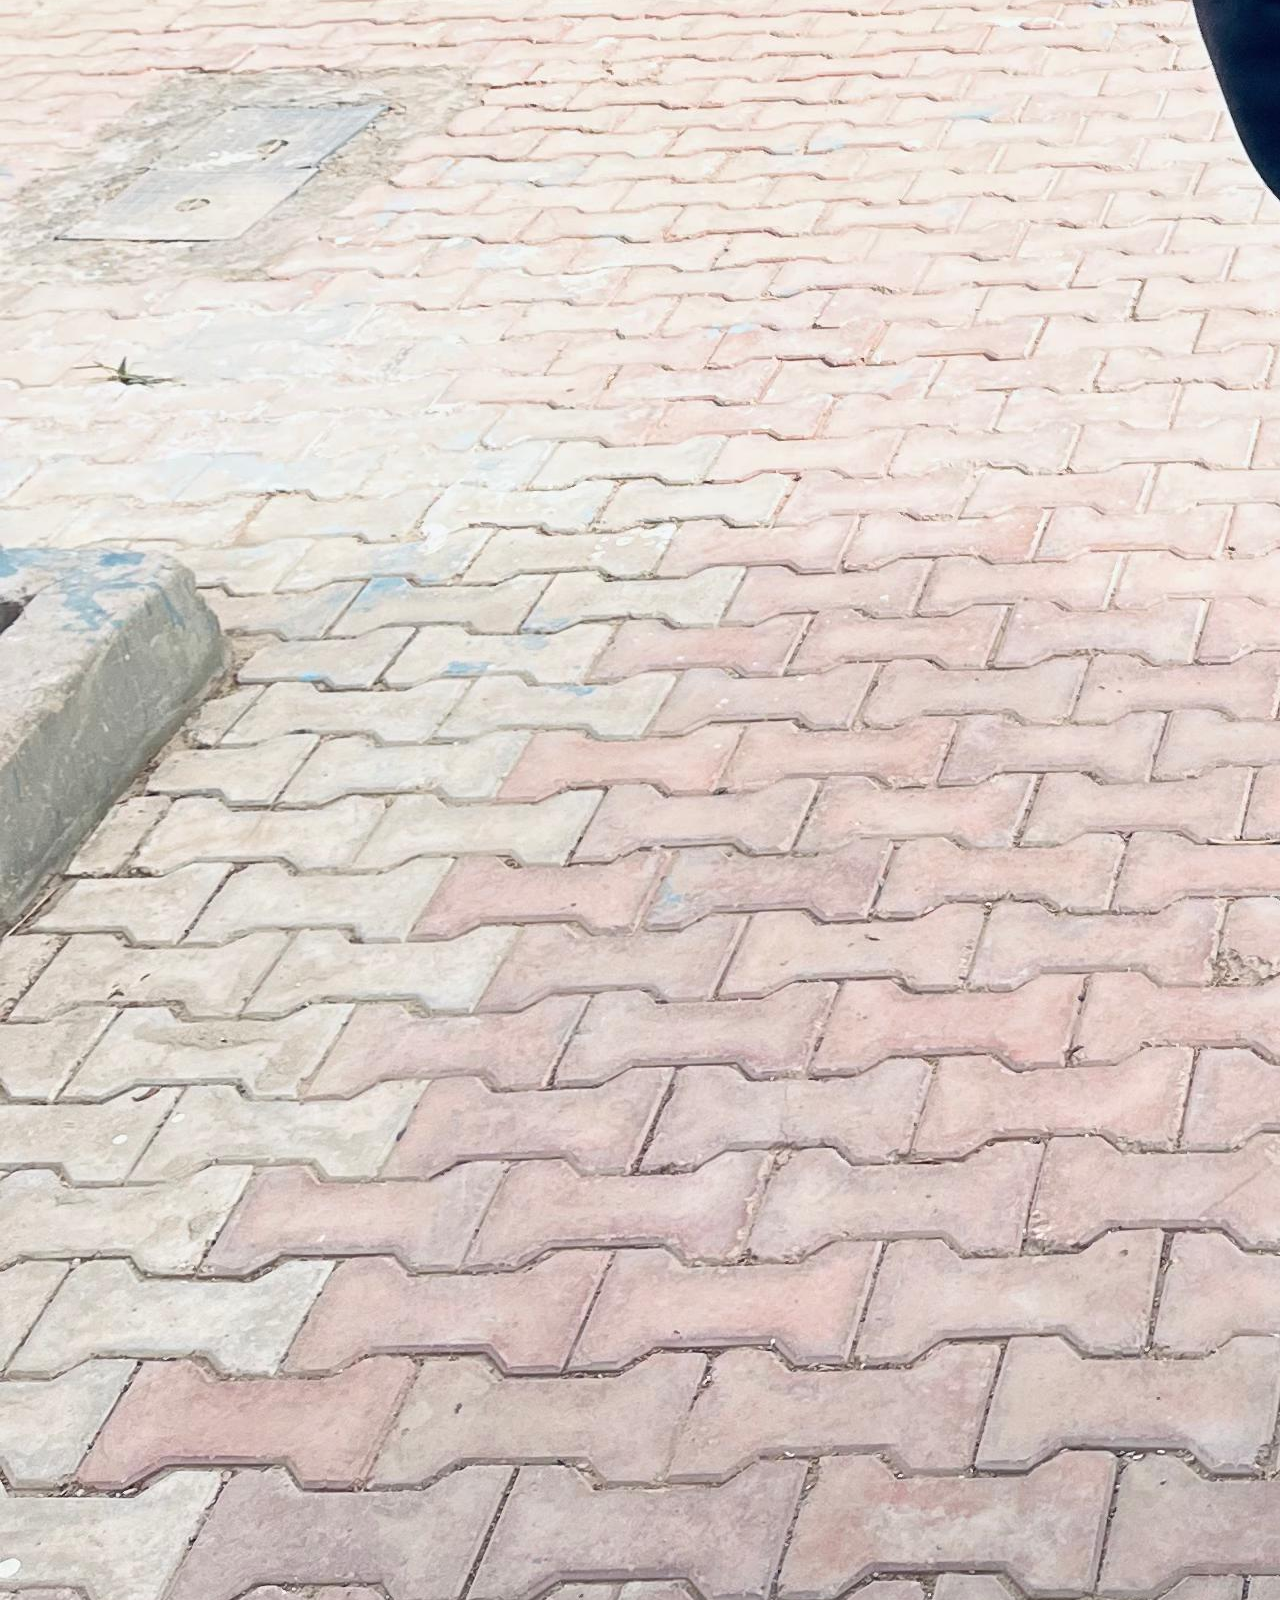
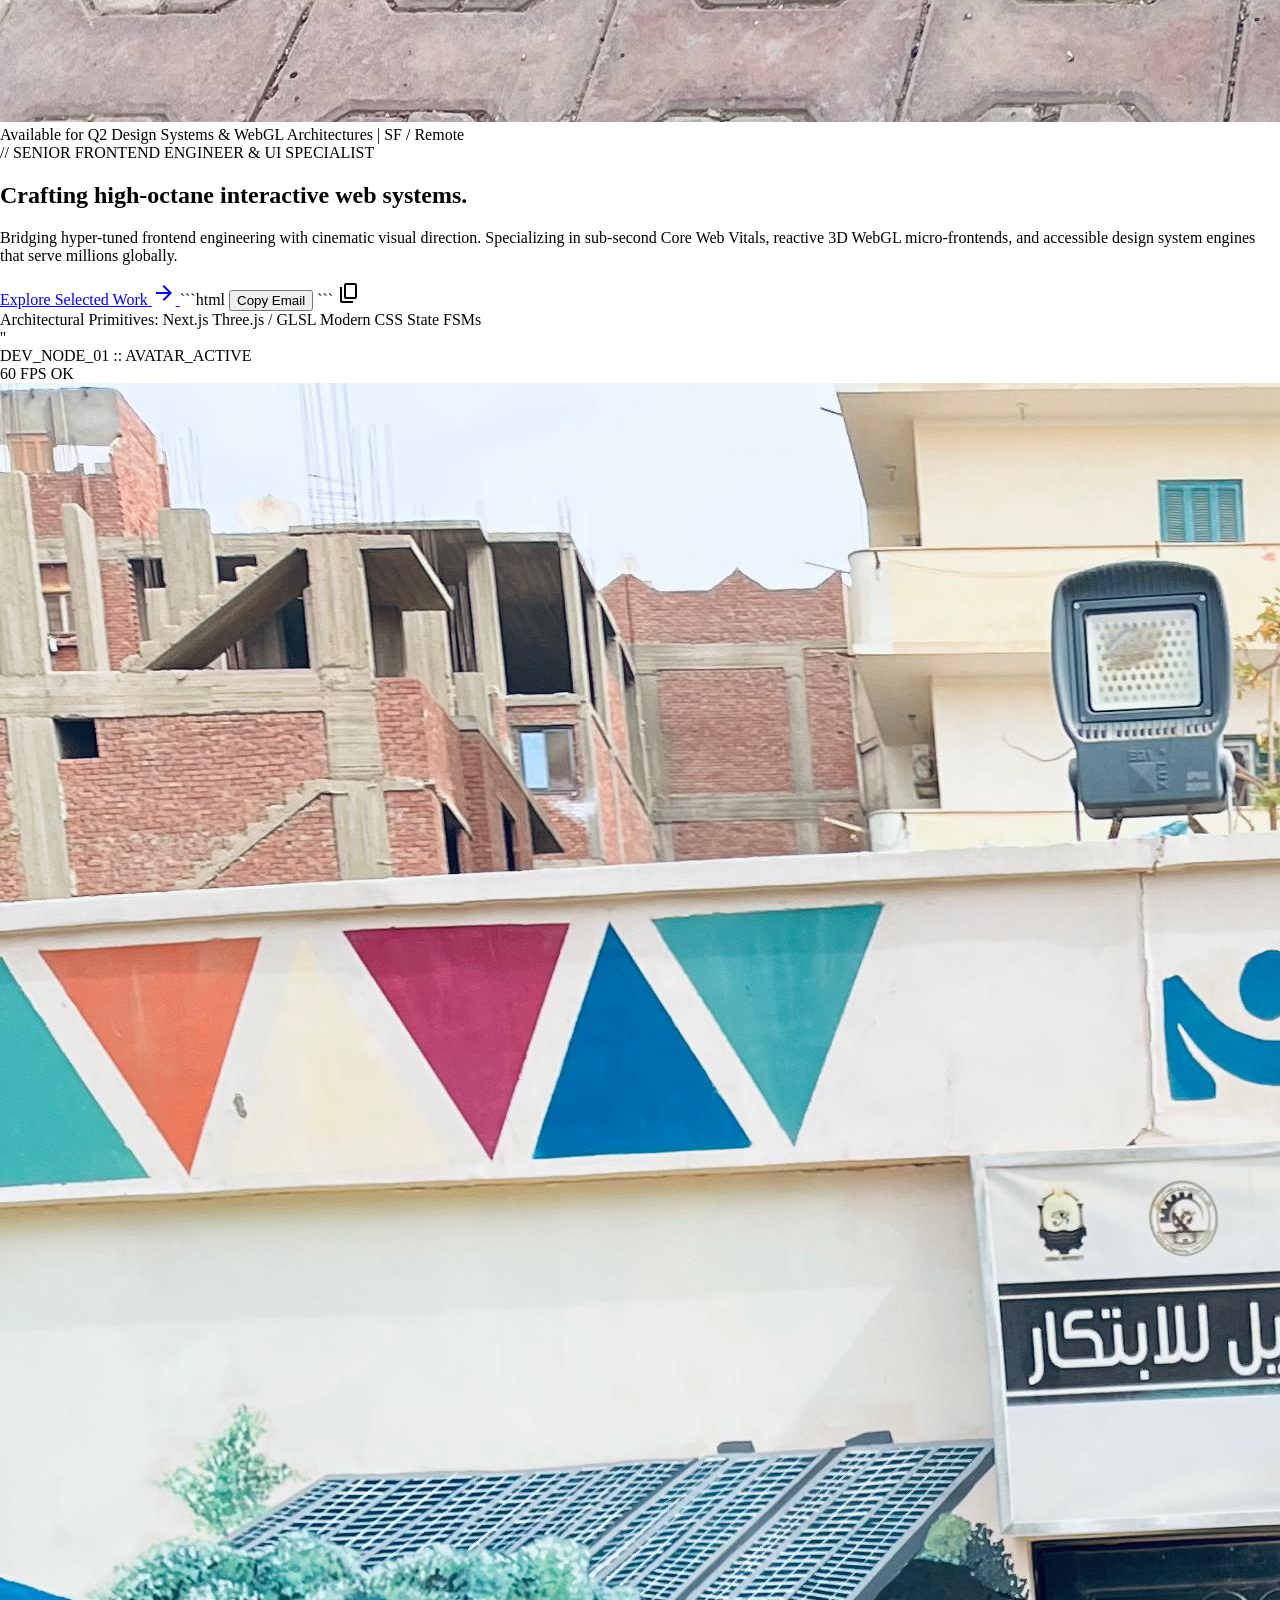
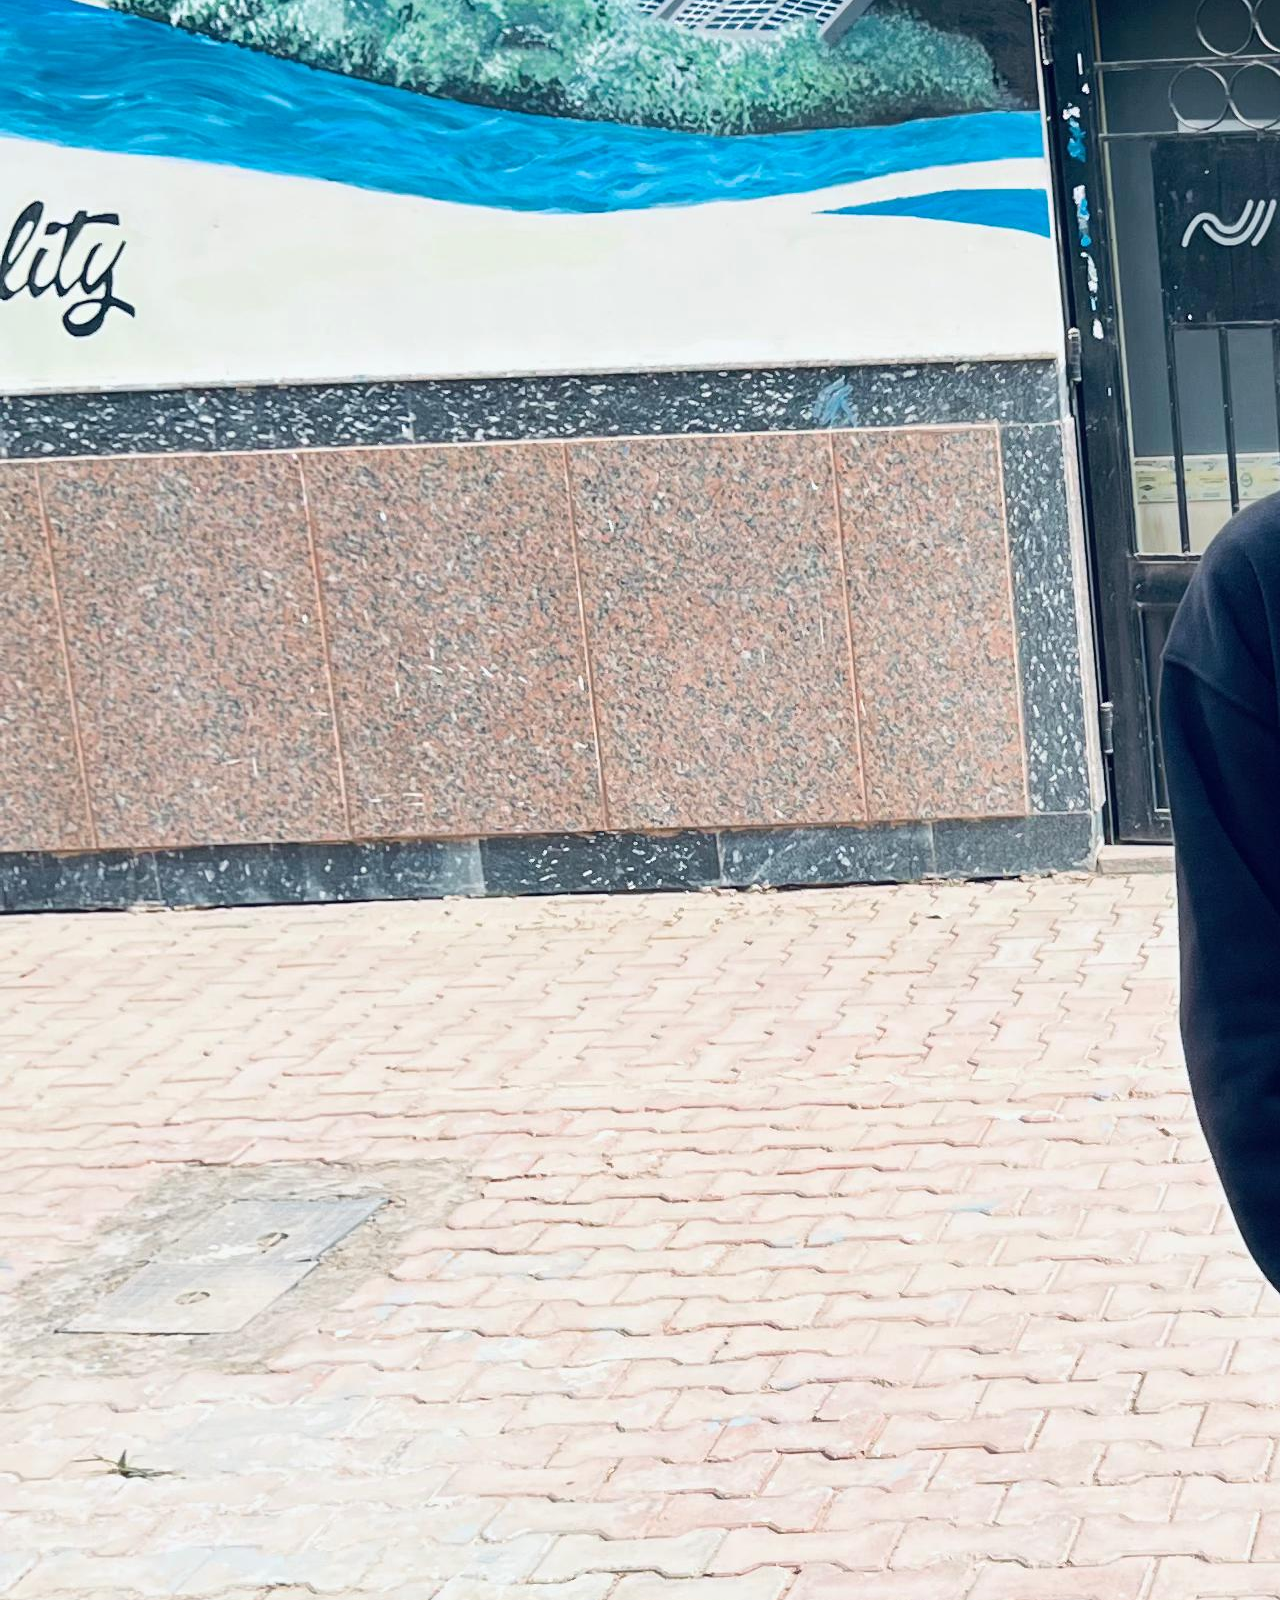
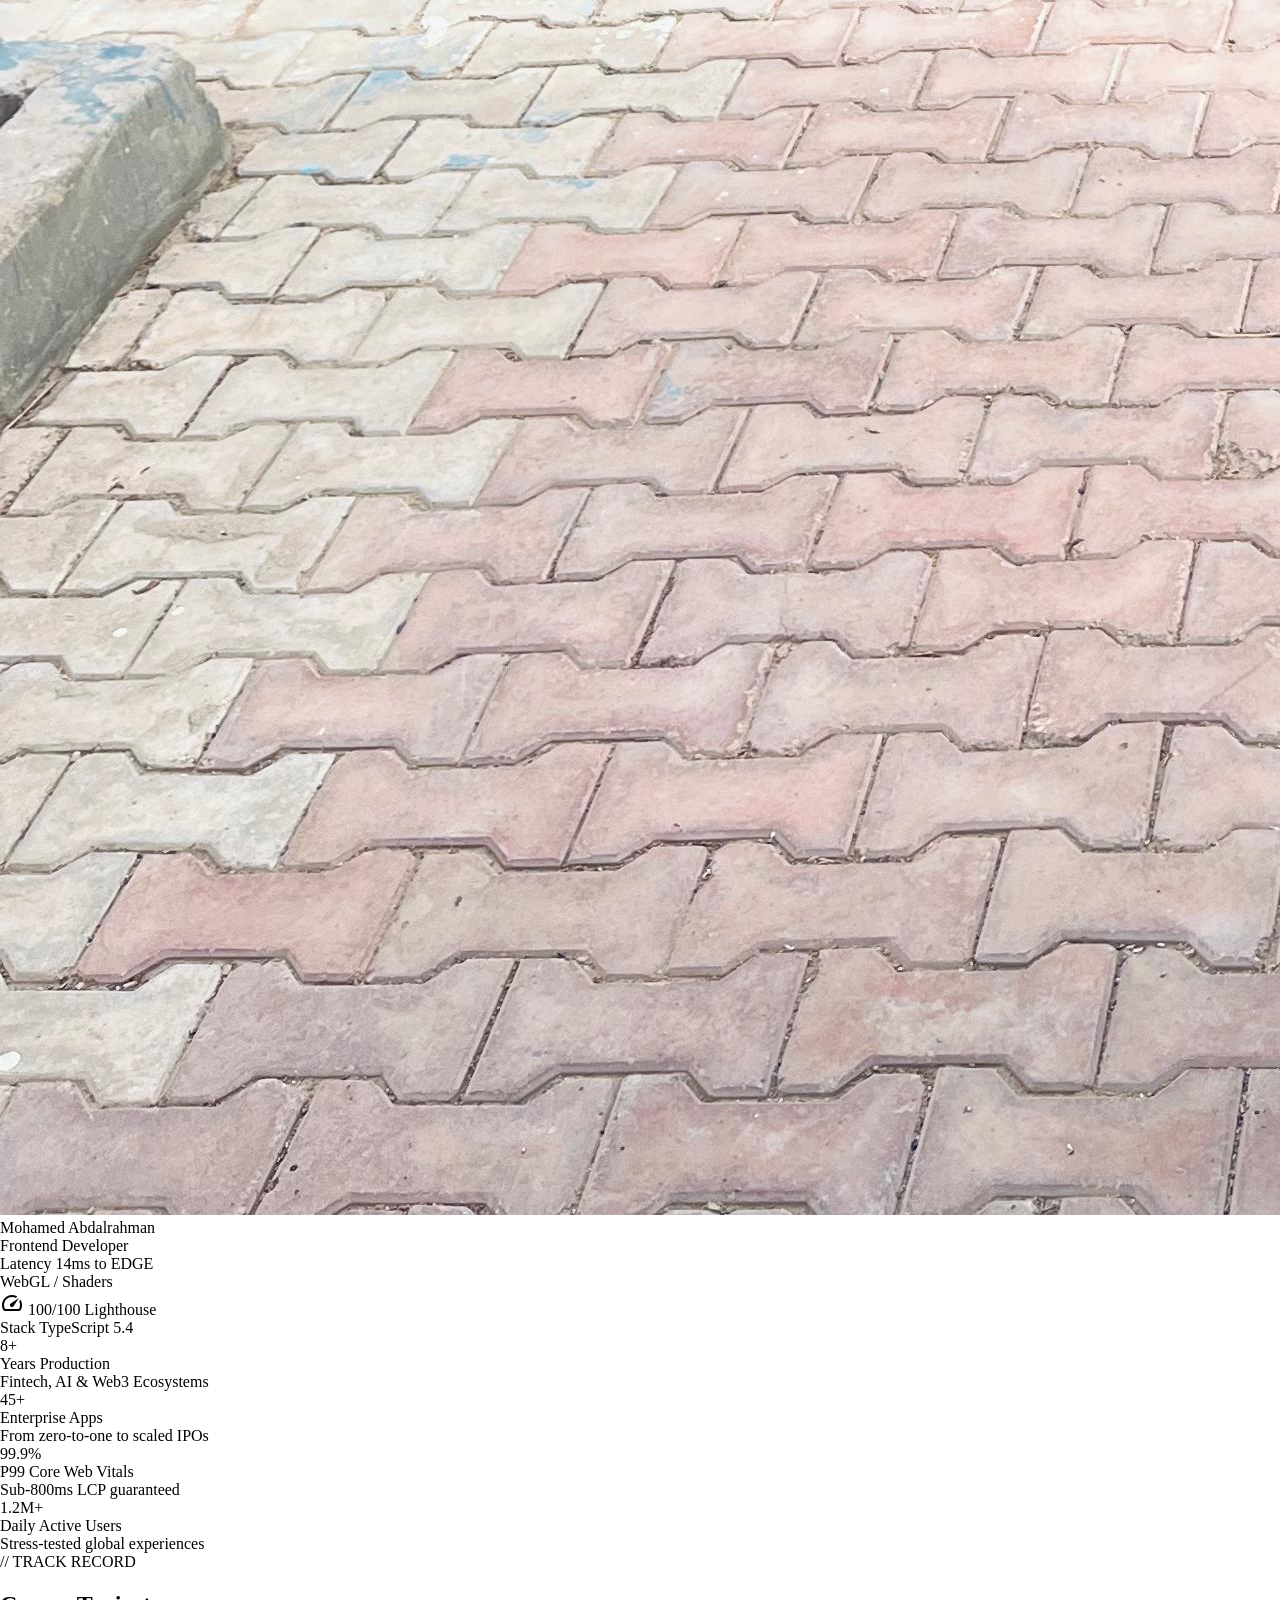
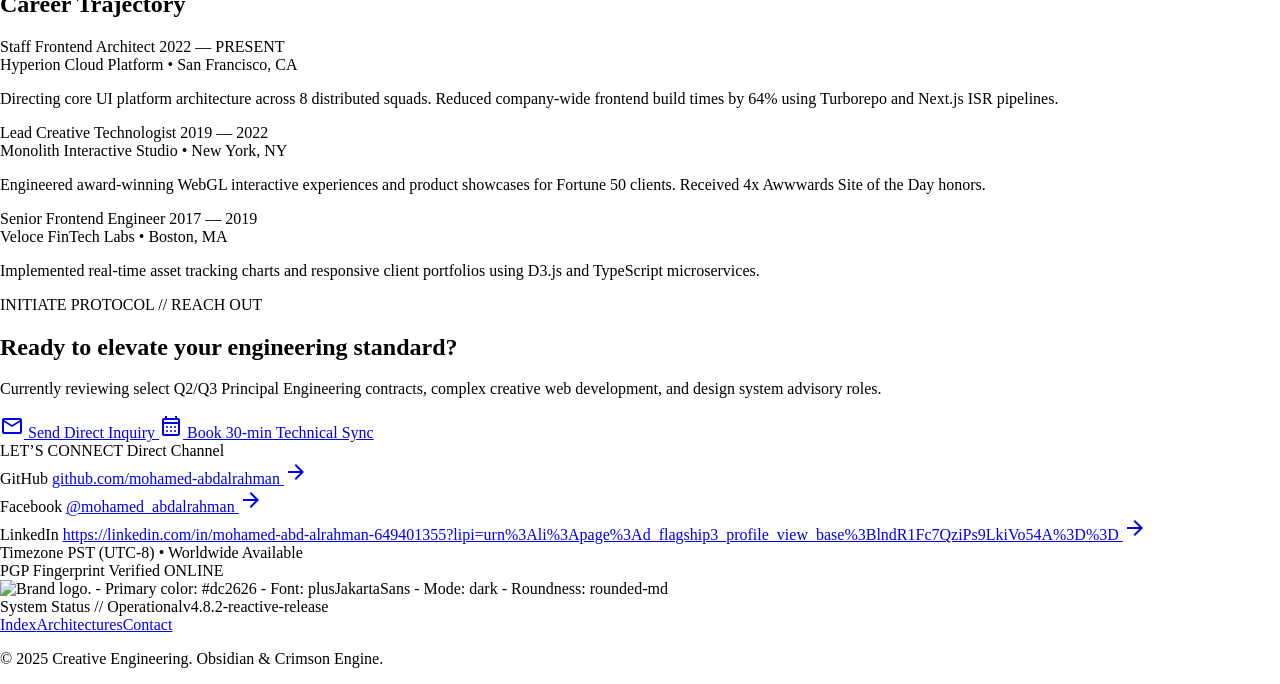
==== commit fe1bf4bd: "Add files via upload" ====
--- a/index.html
+++ b/index.html
@@ -1,144 +1,271 @@
-<!DOCTYPE html>
-<html lang="en">
-<head>
-<meta charset="UTF-8">
-<meta name="viewport" content="width=device-width, initial-scale=1.0">
-<title>Mohamed Abdalrahman | Portfolio</title>
-
-<link rel="stylesheet" href="style.css">
-</head>
-
-<body>
-
-<!-- ===== Navbar ===== -->
-<nav>
-    <div class="logo">PORTFOLIO</div>
-    <ul>
-        <li><a href="#home">Home</a></li>
-        <li><a href="#about">About</a></li>
-        <li><a href="#skills">Skills</a></li>
-        <li><a href="#projects">Projects</a></li>
-        <li><a href="#services">Services</a></li>
-        <li><a href="#contact">Contact</a></li>
-    </ul>
-</nav>
-
-<!-- ===== Cover / Hero ===== -->
-<section class="hero" id="home">
-    <h1>Hi, I'm <span>Mohamed Abdalrahman</span></h1>
-    <p>Front-End Web Developer</p>
-    <button class="btn" onclick="scrollToProjects()">Check my work</button>
-</section>
-
-<!-- ===== About ===== -->
-<section id="about">
-    <h2 class="title">About Me</h2>
-
-    <!-- غير اسم الصورة -->
-    <img src="me.jpg" alt="My Photo">
-
-    <p style="text-align:center;max-width:700px;margin:auto;color:#cbd5e1;">
-        I am a passionate Junior Web Developer skilled in HTML, CSS, and JavaScript.
-        I enjoy building responsive, user-friendly websites and continuously improving
-        my front-end development skills. My goal is to become a professional Full-Stack Developer.
-    </p>
-</section>
-
-<!-- ===== Skills ===== -->
-<section id="skills">
-    <h2 class="title">Skills</h2>
-
-    <div style="max-width:600px;margin:auto;">
-
-        <div class="skill">
-            <p>HTML</p>
-            <div class="skill-bar">
-                <div class="skill-fill" style="width:90%"></div>
-            </div>
-        </div>
-
-        <div class="skill">
-            <p>CSS</p>
-            <div class="skill-bar">
-                <div class="skill-fill" style="width:85%"></div>
-            </div>
-        </div>
-
-        <div class="skill">
-            <p>JavaScript</p>
-            <div class="skill-bar">
-                <div class="skill-fill" style="width:70%"></div>
-            </div>
-        </div>
-
-    </div>
-
-<section id="projects"></section>
-<div class="box" onclick="openImage('cert1.png')">
-    <div class="project-content">
-        <img src="ic3.jpg" alt="Certificate" class="project-img">
-        <h3>IC3 Spark</h3>
-    </div>
-</div>
-
-<div class="box" onclick="openImage('cert2.png')">
-    <div class="project-content">
-        <img src="python.jpg" alt="Certificate" class="project-img">
-        <h3>Pre-Programming Using Python</h3>
-    </div>
-</div>
-
-<div class="box" onclick="openImage('cert3.png')">
-    <div class="project-content">
-        <img src="web.jpg" alt="Certificate" class="project-img">
-        <h3>Front-End Web Development</h3>
-    </div>
-</div>
-
-
-<div class="box" onclick="openImage('cert4.png')">
-    <div class="project-content">
-        <img src="java.jpg" alt="Certificate" class="project-img">
-        <h3>Java Programming</h3>
-    </div>
-</div>
-
-<!-- ===== Services ===== -->
-<section id="services">
-    <h2 class="title">Services</h2>
-
-    <div class="grid-3">
-        <div class="box">Landing Page Design</div>
-        <div class="box">Responsive Websites</div>
-        <div class="box">Website Fixing</div>
-    </div>
-</section>
-
-<!-- ===== Contact ===== -->
-<section id="contact">
-    <h2 class="title">Contact Info</h2>
-
-    <div class="grid-3">
-        <div class="box">📧 maassyy4@gmail.com</div>
-        <div class="box">📱 01115035807</div>
-        <div class="box">📍 Egypt</div>
-    </div>
-</section>
-
-<!-- ===== Footer ===== -->
-<footer>
-    © 2026 Mohamed Abdalrahman — All Rights Reserved
-</footer>
-
-<!-- ===== Script ===== -->
-<script>
-function scrollToProjects(){
-    document.getElementById("projects").scrollIntoView({
-        behavior:"smooth"
-    });
-}
-</script>
-
-</body>
-</html>
-<head><link rel="stylesheet" href="style.css"></head>+<!DOCTYPE html>
+
+<html class="dark" lang="en"><head><meta charset="utf-8"/><meta content="width=device-width, initial-scale=1.0" name="viewport"/><meta content="web_standard" name="shell-type"/><link href="https://fonts.googleapis.com/css2?family=Material+Symbols+Outlined:opsz,wght,FILL,GRAD@20..48,100..700,0..1,-50..200" rel="stylesheet"/><link href="https://fonts.googleapis.com" rel="preconnect"/><link crossorigin="" href="https://fonts.gstatic.com" rel="preconnect"/><link href="https://fonts.googleapis.com/css2?family=JetBrains+Mono:wght@400;500;600;700&amp;family=Plus+Jakarta+Sans:wght@400;500;600;700;800&amp;display=swap" rel="stylesheet"/>
+<link href="https://fonts.googleapis.com/css2?family=Material+Symbols+Outlined:wght,FILL@100..700,0..1&amp;display=swap" rel="stylesheet"/><style>@layer base{html,body{margin:0;padding:0;}body{overscroll-behavior:none;}main>:first-child{margin-top:0!important;}main>:last-child{margin-bottom:0!important;}}::-webkit-scrollbar{display:none;}</style><script src="https://cdn.tailwindcss.com"></script><script id="tailwind-config">tailwind.config = { darkMode: "class", theme: { extend: { "colors": { "inverse-surface": "#e5e1e4", "on-primary-container": "#fff6f5", "surface-dim": "#131315", "surface-tint": "#ffb4ab", "outline-variant": "#5c403c", "surface": "#131315", "on-tertiary": "#690007", "error-container": "#93000a", "on-tertiary-fixed-variant": "#8e1214", "on-surface-variant": "#e6bdb8", "surface-container": "#201f21", "secondary-container": "#e10111", "on-error": "#690005", "inverse-on-surface": "#313032", "secondary-fixed-dim": "#ffb4aa", "on-secondary-fixed-variant": "#930007", "on-error-container": "#ffdad6", "background": "#131315", "tertiary-fixed": "#ffdad6", "secondary-fixed": "#ffdad5", "tertiary-fixed-dim": "#ffb4ac", "on-primary-fixed-variant": "#93000b", "error": "#ffb4ab", "primary": "#ffb4ab", "on-background": "#e5e1e4", "outline": "#ac8884", "on-secondary-container": "#fff1ef", "on-tertiary-fixed": "#410002", "inverse-primary": "#bf0715", "primary-fixed": "#ffdad6", "primary-fixed-dim": "#ffb4ab", "surface-container-low": "#1c1b1d", "on-primary": "#690005", "surface-container-lowest": "#0e0e10", "tertiary-container": "#cb403a", "on-tertiary-container": "#fff6f4", "on-surface": "#e5e1e4", "secondary": "#ffb4aa", "surface-bright": "#39393b", "on-secondary": "#690003", "on-secondary-fixed": "#410001", "surface-variant": "#353437", "surface-container-highest": "#353437", "primary-container": "#dc2626", "on-primary-fixed": "#410002", "surface-container-high": "#2a2a2c", "tertiary": "#ffb4ac" }, "borderRadius": { "DEFAULT": "0.25rem", "lg": "0.5rem", "xl": "0.75rem", "full": "9999px" }, "spacing": { "space-xl": "2.5rem", "margin-mobile": "1.25rem", "gutter-lg": "2rem", "space-sm": "0.5rem", "space-xs": "0.25rem", "margin": "2rem", "space-md": "1rem", "space-lg": "1.5rem", "margin-desktop": "3rem", "gutter-sm": "1rem", "gutter": "1.5rem" }, "fontFamily": { "body-md": [ "Plus Jakarta Sans" ], "label-caps": [ "JetBrains Mono" ], "headline-lg-mobile": [ "Plus Jakarta Sans" ], "headline-sm": [ "Plus Jakarta Sans" ], "code-md": [ "JetBrains Mono" ], "headline-md": [ "Plus Jakarta Sans" ], "headline-lg": [ "Plus Jakarta Sans" ], "display-hero": [ "Plus Jakarta Sans" ], "display-hero-mobile": [ "Plus Jakarta Sans" ], "code-lg": [ "JetBrains Mono" ], "body-lg": [ "Plus Jakarta Sans" ], "body-sm": [ "Plus Jakarta Sans" ] }, "fontSize": { "body-md": [ "16px", { "lineHeight": "24px", "fontWeight": "400" } ], "label-caps": [ "11px", { "lineHeight": "16px", "fontWeight": "600" } ], "headline-lg-mobile": [ "28px", { "lineHeight": "36px", "fontWeight": "700" } ], "headline-sm": [ "20px", { "lineHeight": "28px", "fontWeight": "600" } ], "code-md": [ "13px", { "lineHeight": "20px", "fontWeight": "400" } ], "headline-md": [ "24px", { "lineHeight": "32px", "fontWeight": "600" } ], "headline-lg": [ "36px", { "lineHeight": "44px", "fontWeight": "700" } ], "display-hero": [ "64px", { "lineHeight": "72px", "fontWeight": "800" } ], "display-hero-mobile": [ "40px", { "lineHeight": "48px", "fontWeight": "800" } ], "code-lg": [ "15px", { "lineHeight": "24px", "fontWeight": "500" } ], "body-lg": [ "18px", { "lineHeight": "28px", "fontWeight": "400" } ], "body-sm": [ "14px", { "lineHeight": "20px", "fontWeight": "400" } ] } } } };</script></head><body class="bg-surface font-body-md text-body-md text-on-surface min-h-screen antialiased selection:bg-primary-container selection:text-on-primary-container"><header class="fixed top-0 left-0 right-0 z-50 bg-surface/80 backdrop-blur-xl shadow-[0_1px_8px_rgba(0,0,0,0.04)]"><div class="h-20 max-w-[1440px] mx-auto px-margin-mobile md:px-margin lg:px-margin-desktop flex items-center justify-between gap-gutter"><div class="flex items-center gap-space-md"><a class="flex items-center gap-space-sm group" data-path="home" href="#"><img alt="Brand logo. - Primary color: #dc2626
+- Font: plusJakartaSans
+- Mode: dark
+- Roundness: rounded-md
+" class="h-8 w-auto object-contain" src="me.jpg"/><div class="flex flex-col"><span class="font-headline-sm text-headline-sm tracking-tight text-on-surface group-hover:text-primary transition-colors">ARCH.DEV</span><span class="font-label-caps text-label-caps uppercase tracking-wider text-outline">CREATIVE ENG</span></div></a></div><nav class="hidden md:flex items-center gap-space-sm p-space-xs rounded-full bg-surface-container-lowest/60 backdrop-blur-md shadow-[inset_0_1px_0_0_rgba(255,255,255,0.06)]" data-active-classes="bg-primary-container text-on-primary-container font-headline-sm rounded-lg"><a aria-current="page" class="px-space-md py-space-xs transition-all bg-primary-container text-on-primary-container font-headline-sm rounded-lg" data-path="home" href="#">Home</a><a class="px-space-md py-space-xs rounded-full font-body-sm text-body-sm text-on-surface-variant hover:text-on-surface hover:bg-surface-container transition-all" data-path="projects" href="projct.html">Projects</a><a class="px-space-md py-space-xs rounded-full font-body-sm text-body-sm text-on-surface-variant hover:text-on-surface hover:bg-surface-container transition-all" data-path="contact" href="contact.html">Contact</a></nav><div class="flex items-center gap-space-md"><a class="hidden sm:inline-flex items-center justify-center px-space-lg py-space-xs rounded-lg font-headline-sm text-headline-sm bg-primary-container text-on-primary-container shadow-[0_0_20px_rgba(220,38,38,0.4)] hover:brightness-110 active:scale-95 transition-all" data-path="contact" href="#">Let's Talk</a><div class="flex items-center pl-space-xs"><img alt="Profile" class="w-8 h-8 rounded-full object-cover shadow-[0_0_10px_rgba(220,38,38,0.3)]" src="me.jpg"/></div></div></div></header><main class="w-full pt-20 bg-surface min-h-[calc(100vh-240px)]"><div class="flex flex-col w-full">
+<!-- Interactive Ambient Backdrop Glow Layer -->
+<div class="relative w-full overflow-hidden">
+<!-- Radial Backlight Flares (Contained) -->
+<div class="absolute -top-32 left-1/2 -translate-x-1/2 w-[850px] h-[550px] bg-gradient-to-b from-primary-container/20 via-primary-container/5 to-transparent blur-[140px] pointer-events-none rounded-full"></div>
+<div class="absolute top-[42rem] -left-32 w-[600px] h-[400px] bg-secondary-container/10 blur-[130px] pointer-events-none rounded-full"></div>
+<div class="absolute top-[80rem] -right-24 w-[500px] h-[500px] bg-primary-container/10 blur-[150px] pointer-events-none rounded-full"></div>
+<!-- 1. HERO SECTION -->
+<section class="relative max-w-[1440px] mx-auto px-margin-mobile md:px-margin lg:px-margin-desktop pt-space-xl pb-24">
+<!-- Cybernetic Live Status Indicator Pill -->
+<div class="flex items-center gap-space-sm mb-space-lg">
+<div class="inline-flex items-center gap-space-sm px-space-md py-space-xs rounded-full bg-surface-container-low/90 backdrop-blur-md shadow-[inset_0_1px_0_0_rgba(255,255,255,0.08)]">
+<span class="relative flex h-2 w-2">
+<span class="animate-ping absolute inline-flex h-full w-full rounded-full bg-primary-container opacity-75"></span>
+<span class="relative inline-flex rounded-full h-2 w-2 bg-primary-container shadow-[0_0_10px_#dc2626]"></span>
+</span>
+<span class="font-label-caps text-label-caps uppercase tracking-wider text-on-surface">Available for Q2 Design Systems &amp; WebGL Architectures</span>
+<span class="text-outline-variant font-code-md text-code-md">|</span>
+<span class="font-code-md text-code-md text-primary">SF / Remote</span>
+</div>
+</div>
+<!-- Hero Main Split Grid: 7 Cols Typography & Metrics, 5 Cols Visual Avatar & Floating Badges -->
+<div class="grid grid-cols-1 lg:grid-cols-12 gap-gutter-lg items-center">
+<!-- Left Column: Typography, Mission, Action Buttons -->
+<div class="lg:col-span-7 flex flex-col gap-space-lg">
+<div class="flex flex-col gap-space-xs">
+<span class="font-code-lg text-code-lg text-primary tracking-wide">// SENIOR FRONTEND ENGINEER &amp; UI SPECIALIST</span>
+<h1 class="font-display-hero text-display-hero tracking-tight text-on-surface">
+              Crafting <span class="text-transparent bg-clip-text bg-gradient-to-r from-on-surface via-primary to-primary-container">high-octane</span> interactive web systems.
+            </h1>
+</div>
+<p class="font-body-lg text-body-lg text-on-surface-variant max-w-2xl leading-relaxed">
+            Bridging hyper-tuned frontend engineering with cinematic visual direction. Specializing in sub-second Core Web Vitals, reactive 3D WebGL micro-frontends, and accessible design system engines that serve millions globally.
+          </p>
+<!-- Interactive Action Buttons Row -->
+<div class="flex flex-wrap items-center gap-space-md pt-space-sm">
+<a class="group relative inline-flex items-center gap-space-sm px-space-xl py-space-md rounded-lg font-headline-sm text-headline-sm bg-gradient-to-r from-primary-container to-secondary-container text-on-primary-container shadow-[0_0_30px_rgba(220,38,38,0.45)] hover:shadow-[0_0_45px_rgba(220,38,38,0.7)] hover:scale-[1.02] active:scale-[0.98] transition-all" href="projct.html">
+<span>Explore Selected Work</span>
+<span class="material-symbols-outlined text-body-lg transition-transform group-hover:translate-x-1">arrow_forward</span>
+</a>
+```html
+<button
+  class="inline-flex items-center gap-space-sm px-space-md py-space-md rounded-lg font-code-md text-code-md bg-surface-container-lowest/80 text-on-surface-variant hover:text-on-surface hover:bg-surface-container transition-all"
+  id="quickCopyEmailBtn"
+  onclick="
+    navigator.clipboard.writeText('maassyy4@gmail.com').then(() => {
+      const el = this.querySelector('.feedback-text');
+      el.innerText = 'Copied to Clipboard!';
+      setTimeout(() => el.innerText = 'Copy Email', 2000);
+    });
+  "
+>
+  <span class="feedback-text">Copy Email</span>
+</button>
+```
+
+<span class="material-symbols-outlined text-body-sm text-outline">content_copy</span>
+
+</button>
+</div>
+<!-- Live Engineering Diagnostic Badges -->
+<div class="flex flex-wrap items-center gap-space-sm pt-space-xs">
+<span class="font-label-caps text-label-caps text-outline uppercase tracking-widest">Architectural Primitives:</span>
+<span class="px-space-sm py-0.5 rounded bg-surface-container text-on-surface-variant font-code-md text-code-md">Next.js</span>
+<span class="px-space-sm py-0.5 rounded bg-surface-container text-on-surface-variant font-code-md text-code-md">Three.js / GLSL</span>
+<span class="px-space-sm py-0.5 rounded bg-surface-container text-on-surface-variant font-code-md text-code-md">Modern CSS</span>
+<span class="px-space-sm py-0.5 rounded bg-surface-container text-on-surface-variant font-code-md text-code-md">State FSMs</span>
+</div>
+</div>
+<!-- Right Column: Cinematic Glowing Avatar Card & Floating Tech Satellites -->
+<div class="lg:col-span-5 relative flex justify-center lg:justify-end">
+<!-- Ambient Halo Aura -->
+<div class="absolute -inset-4 bg-gradient-to-tr from-primary-container/30 to-secondary-fixed-dim/10 rounded-2xl blur-2xl opacity-60"></div>
+<!-- Main Techwear Frame Card -->''
+<div class="relative w-full max-w-[420px] rounded-2xl bg-surface-container-low/90 backdrop-blur-2xl p-space-md shadow-[0_20px_60px_-15px_rgba(0,0,0,0.8),inset_0_1px_0_0_rgba(255,255,255,0.12)]">
+<!-- Terminal Header Trim -->
+<div class="flex items-center justify-between pb-space-sm mb-space-sm">
+<div class="flex items-center gap-space-xs">
+<span class="w-2.5 h-2.5 rounded-full bg-primary-container"></span>
+<span class="w-2.5 h-2.5 rounded-full bg-outline-variant"></span>
+<span class="w-2.5 h-2.5 rounded-full bg-surface-bright"></span>
+<span class="ml-space-xs font-code-md text-code-md text-outline">DEV_NODE_01 :: AVATAR_ACTIVE</span>
+</div>
+<span class="font-code-md text-code-md text-primary">60 FPS OK</span>
+</div>
+<!-- Developer Portrait with DataStore image https://lh3.googleusercontent.com/aida/[base64] -->
+<div class="relative overflow-hidden rounded-xl bg-surface-container-lowest aspect-square shadow-2xl group">
+<img alt="Cinematic Developer Portrait" class="w-full h-full object-cover transition-transform duration-700 group-hover:scale-105" src="me.jpg"/>
+<div class="absolute inset-0 bg-gradient-to-t from-surface-container-lowest via-transparent to-transparent opacity-80"></div>
+<!-- Bottom Inset Card Info -->
+<div class="absolute bottom-3 left-3 right-3 p-space-sm rounded-lg bg-surface-container-lowest/80 backdrop-blur-md flex items-center justify-between">
+<div>
+<div class="font-headline-sm text-headline-sm text-on-surface">Mohamed Abdalrahman</div>
+<div class="font-code-md text-code-md text-primary">Frontend Developer</div>
+</div>
+<div class="flex flex-col items-end">
+<span class="font-label-caps text-label-caps uppercase text-outline">Latency</span>
+<span class="font-code-md text-code-md text-on-surface-variant">14ms to EDGE</span>
+</div>
+</div>
+</div>
+<!-- Floating Tech Badges positioned seamlessly -->
+<div class="absolute -top-4 -left-4 px-space-md py-space-xs rounded-lg bg-surface-container-high/95 backdrop-blur-md shadow-[0_8px_20px_rgba(0,0,0,0.5),inset_0_1px_0_0_rgba(255,255,255,0.15)] flex items-center gap-space-xs">
+<span class="w-2 h-2 rounded-full bg-primary shadow-[0_0_8px_#ffb4ab]"></span>
+<span class="font-code-md text-code-md text-on-surface font-semibold">WebGL / Shaders</span>
+</div>
+<div class="absolute -bottom-4 -left-4 px-space-md py-space-xs rounded-lg bg-surface-container-high/95 backdrop-blur-md shadow-[0_8px_20px_rgba(0,0,0,0.5),inset_0_1px_0_0_rgba(255,255,255,0.15)] flex items-center gap-space-xs">
+<span class="material-symbols-outlined text-body-sm text-primary">speed</span>
+<span class="font-code-md text-code-md text-on-surface font-semibold">100/100 Lighthouse</span>
+</div>
+<div class="absolute top-1/2 -right-6 -translate-y-1/2 px-space-md py-space-xs rounded-lg bg-surface-container-high/95 backdrop-blur-md shadow-[0_8px_20px_rgba(0,0,0,0.5),inset_0_1px_0_0_rgba(255,255,255,0.15)] flex flex-col gap-0.5">
+<span class="font-label-caps text-label-caps text-outline uppercase">Stack</span>
+<span class="font-code-md text-code-md text-primary font-bold">TypeScript 5.4</span>
+</div>
+</div>
+</div>
+</div>
+<!-- High-Impact Telemetry Stats Row -->
+<div class="mt-space-xl grid grid-cols-2 md:grid-cols-4 gap-gutter">
+<div class="p-space-lg rounded-xl bg-surface-container-low/80 backdrop-blur-md shadow-[inset_0_1px_0_0_rgba(255,255,255,0.06)] flex flex-col gap-space-xs">
+<div class="font-display-hero text-headline-lg md:text-display-hero text-on-surface font-black tracking-tight">8<span class="text-primary-container">+</span></div>
+<div class="font-headline-sm text-headline-sm text-on-surface">Years Production</div>
+<div class="font-code-md text-code-md text-outline">Fintech, AI &amp; Web3 Ecosystems</div>
+</div>
+<div class="p-space-lg rounded-xl bg-surface-container-low/80 backdrop-blur-md shadow-[inset_0_1px_0_0_rgba(255,255,255,0.06)] flex flex-col gap-space-xs">
+<div class="font-display-hero text-headline-lg md:text-display-hero text-on-surface font-black tracking-tight">45<span class="text-primary-container">+</span></div>
+<div class="font-headline-sm text-headline-sm text-on-surface">Enterprise Apps</div>
+<div class="font-code-md text-code-md text-outline">From zero-to-one to scaled IPOs</div>
+</div>
+<div class="p-space-lg rounded-xl bg-surface-container-low/80 backdrop-blur-md shadow-[inset_0_1px_0_0_rgba(255,255,255,0.06)] flex flex-col gap-space-xs">
+<div class="font-display-hero text-headline-lg md:text-display-hero text-primary font-black tracking-tight">99.9<span class="text-on-surface">%</span></div>
+<div class="font-headline-sm text-headline-sm text-on-surface">P99 Core Web Vitals</div>
+<div class="font-code-md text-code-md text-outline">Sub-800ms LCP guaranteed</div>
+</div>
+<div class="p-space-lg rounded-xl bg-surface-container-low/80 backdrop-blur-md shadow-[inset_0_1px_0_0_rgba(255,255,255,0.06)] flex flex-col gap-space-xs">
+<div class="font-display-hero text-headline-lg md:text-display-hero text-on-surface font-black tracking-tight">1.2<span class="text-primary-container">M+</span></div>
+<div class="font-headline-sm text-headline-sm text-on-surface">Daily Active Users</div>
+<div class="font-code-md text-code-md text-outline">Stress-tested global experiences</div>
+</div>
+</div>
+</section>
+<!-- 2. FEATURED PROJECTS SHOWCASE -->
+
+
+<!-- 5. CLIENT TESTIMONIALS & CAREER TIMELINE -->
+<section class="relative max-w-[1440px] mx-auto px-margin-mobile md:px-margin lg:px-margin-desktop py-20">
+<div class="grid grid-cols-1 lg:grid-cols-12 gap-gutter-lg">
+<!-- Testimonials (Span 6) -->
+
+<!-- Career Experience Timeline (Span 6) -->
+<div class="lg:col-span-6 flex flex-col gap-space-lg">
+<div class="flex flex-col gap-space-xs">
+<span class="font-code-md text-code-md text-primary">// TRACK RECORD</span>
+<h2 class="font-headline-lg text-headline-lg text-on-surface">Career Trajectory</h2>
+</div>
+<div class="relative pl-6 space-y-8">
+<!-- Timeline Item 1 -->
+<div class="relative">
+<div class="absolute -left-[31px] top-1.5 w-3.5 h-3.5 rounded-full bg-primary-container shadow-[0_0_10px_#dc2626]"></div>
+<div class="flex items-center justify-between">
+<span class="font-headline-sm text-headline-sm text-on-surface">Staff Frontend Architect</span>
+<span class="font-code-md text-code-md text-primary font-bold">2022 — PRESENT</span>
+</div>
+<div class="font-code-md text-code-md text-outline mb-space-xs">Hyperion Cloud Platform • San Francisco, CA</div>
+<p class="font-body-md text-body-md text-on-surface-variant leading-relaxed">
+                Directing core UI platform architecture across 8 distributed squads. Reduced company-wide frontend build times by 64% using Turborepo and Next.js ISR pipelines.
+              </p>
+</div>
+<!-- Timeline Item 2 -->
+<div class="relative">
+<div class="absolute -left-[31px] top-1.5 w-3.5 h-3.5 rounded-full bg-outline-variant"></div>
+<div class="flex items-center justify-between">
+<span class="font-headline-sm text-headline-sm text-on-surface">Lead Creative Technologist</span>
+<span class="font-code-md text-code-md text-on-surface-variant">2019 — 2022</span>
+</div>
+<div class="font-code-md text-code-md text-outline mb-space-xs">Monolith Interactive Studio • New York, NY</div>
+<p class="font-body-md text-body-md text-on-surface-variant leading-relaxed">
+                Engineered award-winning WebGL interactive experiences and product showcases for Fortune 50 clients. Received 4x Awwwards Site of the Day honors.
+              </p>
+</div>
+<!-- Timeline Item 3 -->
+<div class="relative">
+<div class="absolute -left-[31px] top-1.5 w-3.5 h-3.5 rounded-full bg-surface-bright"></div>
+<div class="flex items-center justify-between">
+<span class="font-headline-sm text-headline-sm text-on-surface">Senior Frontend Engineer</span>
+<span class="font-code-md text-code-md text-on-surface-variant">2017 — 2019</span>
+</div>
+<div class="font-code-md text-code-md text-outline mb-space-xs">Veloce FinTech Labs • Boston, MA</div>
+<p class="font-body-md text-body-md text-on-surface-variant leading-relaxed">
+                Implemented real-time asset tracking charts and responsive client portfolios using D3.js and TypeScript microservices.
+              </p>
+</div>
+</div>
+</div>
+</div>
+</section>
+<!-- 6. INTERACTIVE CONTACT & CALL TO ACTION CARD -->
+<section class="relative max-w-[1440px] mx-auto px-margin-mobile md:px-margin lg:px-margin-desktop py-24" id="contact">
+<div class="relative rounded-3xl bg-gradient-to-b from-surface-container to-surface-container-low p-space-lg md:p-space-xl overflow-hidden shadow-[0_20px_70px_-10px_rgba(0,0,0,0.8),inset_0_1px_0_0_rgba(255,255,255,0.1)]">
+<!-- Diffuse Crimson Corner Flare -->
+<div class="absolute -right-20 -bottom-20 w-96 h-96 bg-primary-container/20 rounded-full blur-[100px] pointer-events-none"></div>
+<div class="relative z-10 grid grid-cols-1 lg:grid-cols-12 gap-gutter-lg items-center">
+<div class="lg:col-span-7 flex flex-col gap-space-md">
+<div class="inline-flex items-center gap-space-xs px-space-sm py-1 rounded bg-primary-container/20 text-primary font-code-md text-code-md w-fit">
+<span class="w-2 h-2 rounded-full bg-primary-container"></span>
+<span>INITIATE PROTOCOL // REACH OUT</span>
+</div>
+<h2 class="font-display-hero text-headline-lg md:text-display-hero text-on-surface font-extrabold tracking-tight">
+              Ready to elevate your engineering standard?
+            </h2>
+<p class="font-body-lg text-body-lg text-on-surface-variant max-w-xl">
+              Currently reviewing select Q2/Q3 Principal Engineering contracts, complex creative web development, and design system advisory roles.
+            </p>
+<div class="flex flex-wrap items-center gap-space-md pt-space-sm">
+<a class="inline-flex items-center gap-space-sm px-space-xl py-space-md rounded-lg font-headline-sm text-headline-sm bg-primary-container text-on-primary-container shadow-[0_0_30px_rgba(220,38,38,0.5)] hover:shadow-[0_0_40px_rgba(220,38,38,0.8)] hover:scale-105 active:scale-95 transition-all" href="mailto:alex.dev@obsidian-eng.io">
+<span class="material-symbols-outlined text-body-lg">mail</span>
+<span>Send Direct Inquiry</span>
+</a>
+<a class="inline-flex items-center gap-space-sm px-space-lg py-space-md rounded-lg font-headline-sm text-headline-sm bg-surface-container-high text-on-surface hover:bg-surface-bright transition-all" href="https://cal.com" target="_blank">
+<span class="material-symbols-outlined text-body-lg text-primary">calendar_month</span>
+<span>Book 30-min Technical Sync</span>
+</a>
+</div>
+</div>
+<!-- Quick Contact Interactive Widget -->
+<div class="lg:col-span-5">
+<div class="p-space-lg rounded-2xl bg-surface-container-lowest/90 backdrop-blur-xl shadow-2xl flex flex-col gap-space-md">
+<div class="flex items-center justify-between pb-space-xs">
+<span class="font-code-md text-code-md text-outline">LET’S CONNECT</span>
+<span class="font-label-caps text-label-caps text-primary uppercase">Direct Channel</span>
+</div>
+<div class="space-y-space-sm font-code-md text-code-md">
+<div class="flex justify-between items-center p-space-sm rounded bg-surface-container-low">
+<span class="text-on-surface-variant">GitHub</span>
+<a class="text-primary hover:underline flex items-center gap-1" href="https://github.com/MOHAMED662006" target="_blank">github.com/mohamed-abdalrahman <span class="material-symbols-outlined text-code-md">arrow_forward</span></a>
+</div>
+<div class="flex justify-between items-center p-space-sm rounded bg-surface-container-low">
+<span class="text-on-surface-variant">Facebook</span>
+<a class="text-primary hover:underline flex items-center gap-1" href="https://www.facebook.com/share/1FG4bqJzZh/" target="_blank">@mohamed_abdalrahman <span class="material-symbols-outlined text-code-md">arrow_forward</span></a>
+</div>
+<div class="flex justify-between items-center p-space-sm rounded bg-surface-container-low">
+<span class="text-on-surface-variant">LinkedIn</span>
+<a class="text-primary hover:underline flex items-center gap-1" href="https://linkedin.com/in/mohamed-abd-alrahman-649401355?lipi=urn%3Ali%3Apage%3Ad_flagship3_profile_view_base%3BlndR1Fc7QziPs9LkiVo54A%3D%3D" target="_blank">https://linkedin.com/in/mohamed-abd-alrahman-649401355?lipi=urn%3Ali%3Apage%3Ad_flagship3_profile_view_base%3BlndR1Fc7QziPs9LkiVo54A%3D%3D <span class="material-symbols-outlined text-code-md">arrow_forward</span></a>
+</div>
+<div class="flex justify-between items-center p-space-sm rounded bg-surface-container-low">
+<span class="text-on-surface-variant">Timezone</span>
+<span class="text-on-surface">PST (UTC-8) • Worldwide Available</span>
+</div>
+</div>
+<div class="pt-space-xs flex items-center justify-between font-label-caps text-label-caps text-outline uppercase tracking-wider">
+<span>PGP Fingerprint Verified</span>
+<span class="text-primary">ONLINE</span>
+</div>
+</div>
+</div>
+</div>
+</div>
+</section>
+</div>
+</div></main><footer class="w-full bg-surface-container-lowest/80 backdrop-blur-xl shadow-[0_1px_8px_rgba(0,0,0,0.04)]"><div class="max-w-[1440px] mx-auto px-margin-mobile md:px-margin lg:px-margin-desktop py-space-xl flex flex-col md:flex-row items-center justify-between gap-gutter"><div class="flex items-center gap-space-md"><img alt="Brand logo. - Primary color: #dc2626
+- Font: plusJakartaSans
+- Mode: dark
+- Roundness: rounded-md
+" class="h-8 w-auto object-contain opacity-80" src="https://lh3.googleusercontent.com/aida/[base64]"/><div class="flex flex-col"><span class="font-label-caps text-label-caps uppercase tracking-wider text-outline">System Status // Operational</span><span class="font-code-md text-code-md text-on-surface-variant">v4.8.2-reactive-release</span></div></div><div class="flex flex-wrap items-center justify-center gap-space-lg"><a class="font-body-sm text-body-sm text-on-surface-variant hover:text-primary transition-colors" data-path="home" href="#">Index</a><a class="font-body-sm text-body-sm text-on-surface-variant hover:text-primary transition-colors" data-path="projects" href="projct.html">Architectures</a><a class="font-body-sm text-body-sm text-primary hover:text-on-surface transition-colors" data-path="contact" href="#">Contact</a></div><div class="text-center md:text-right"><p class="font-code-md text-code-md text-outline">© 2025 Creative Engineering. Obsidian &amp; Crimson Engine.</p></div></div></footer></body></html>
